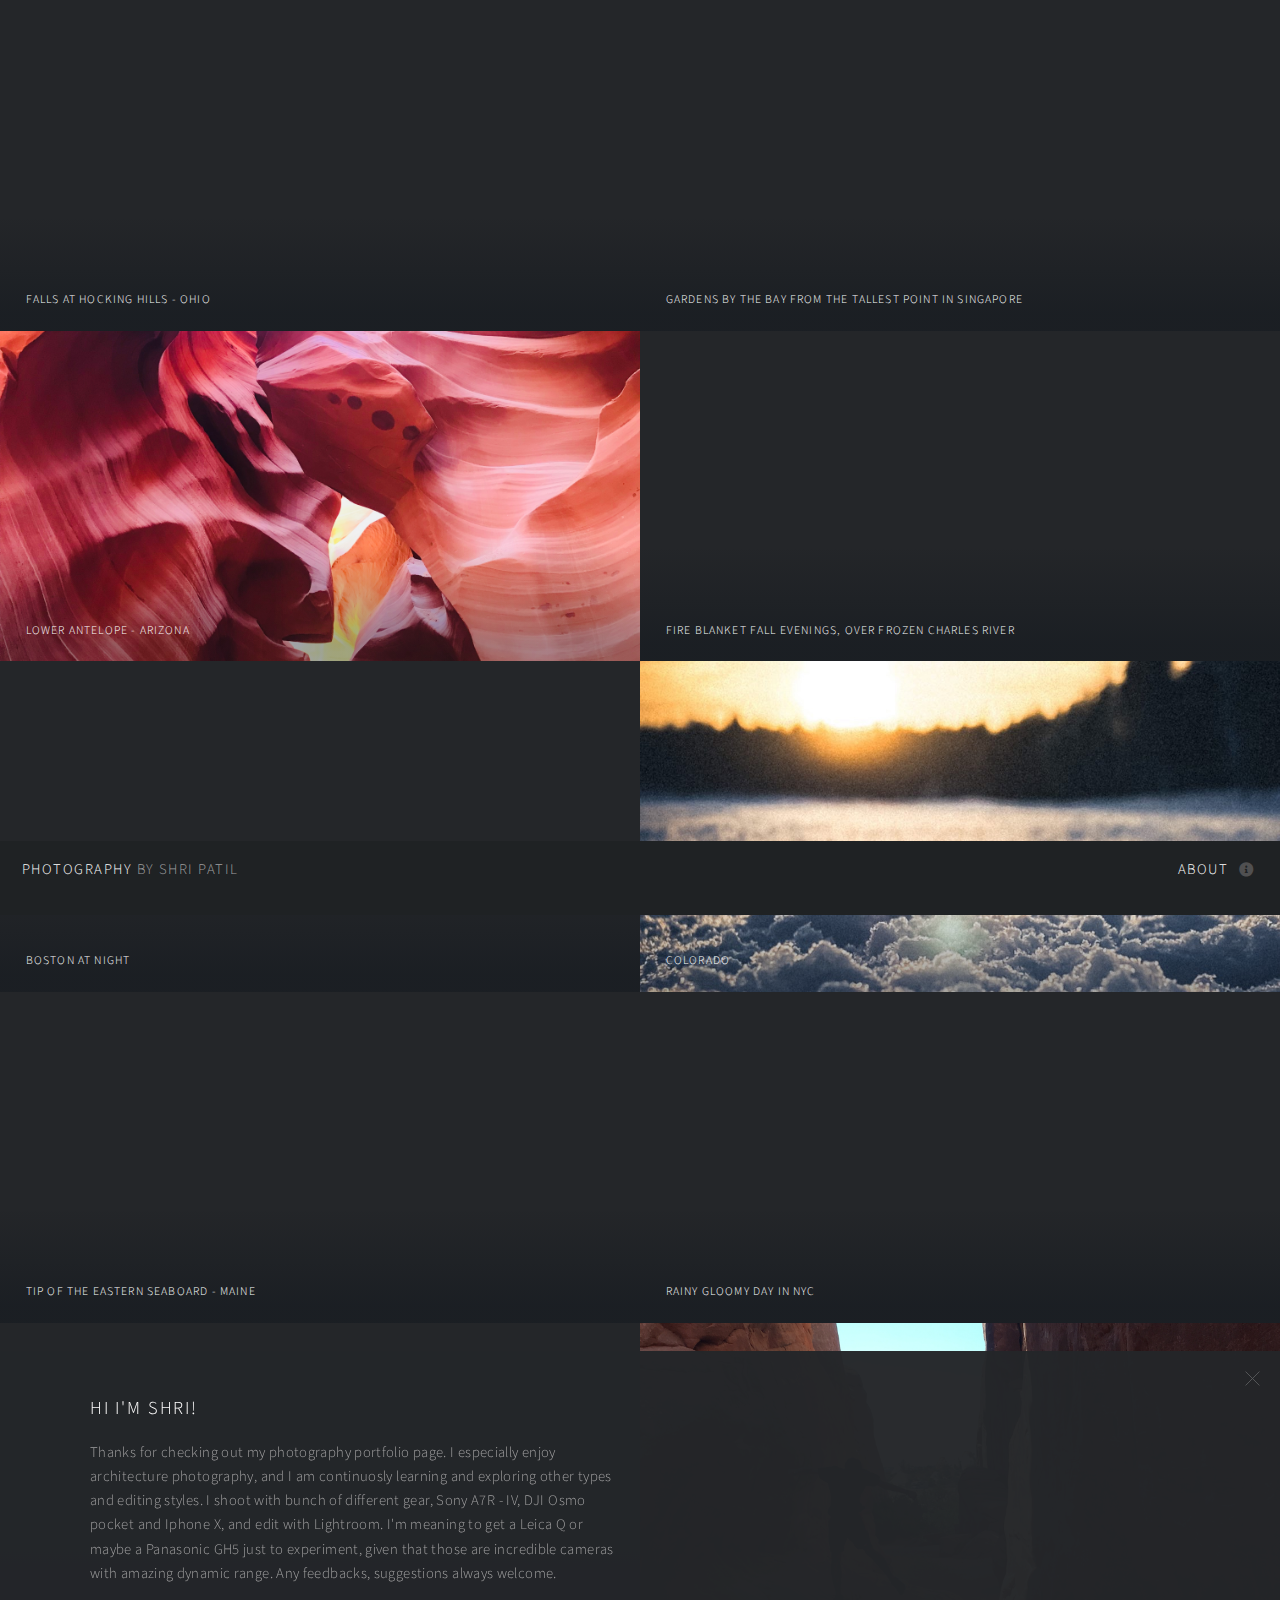
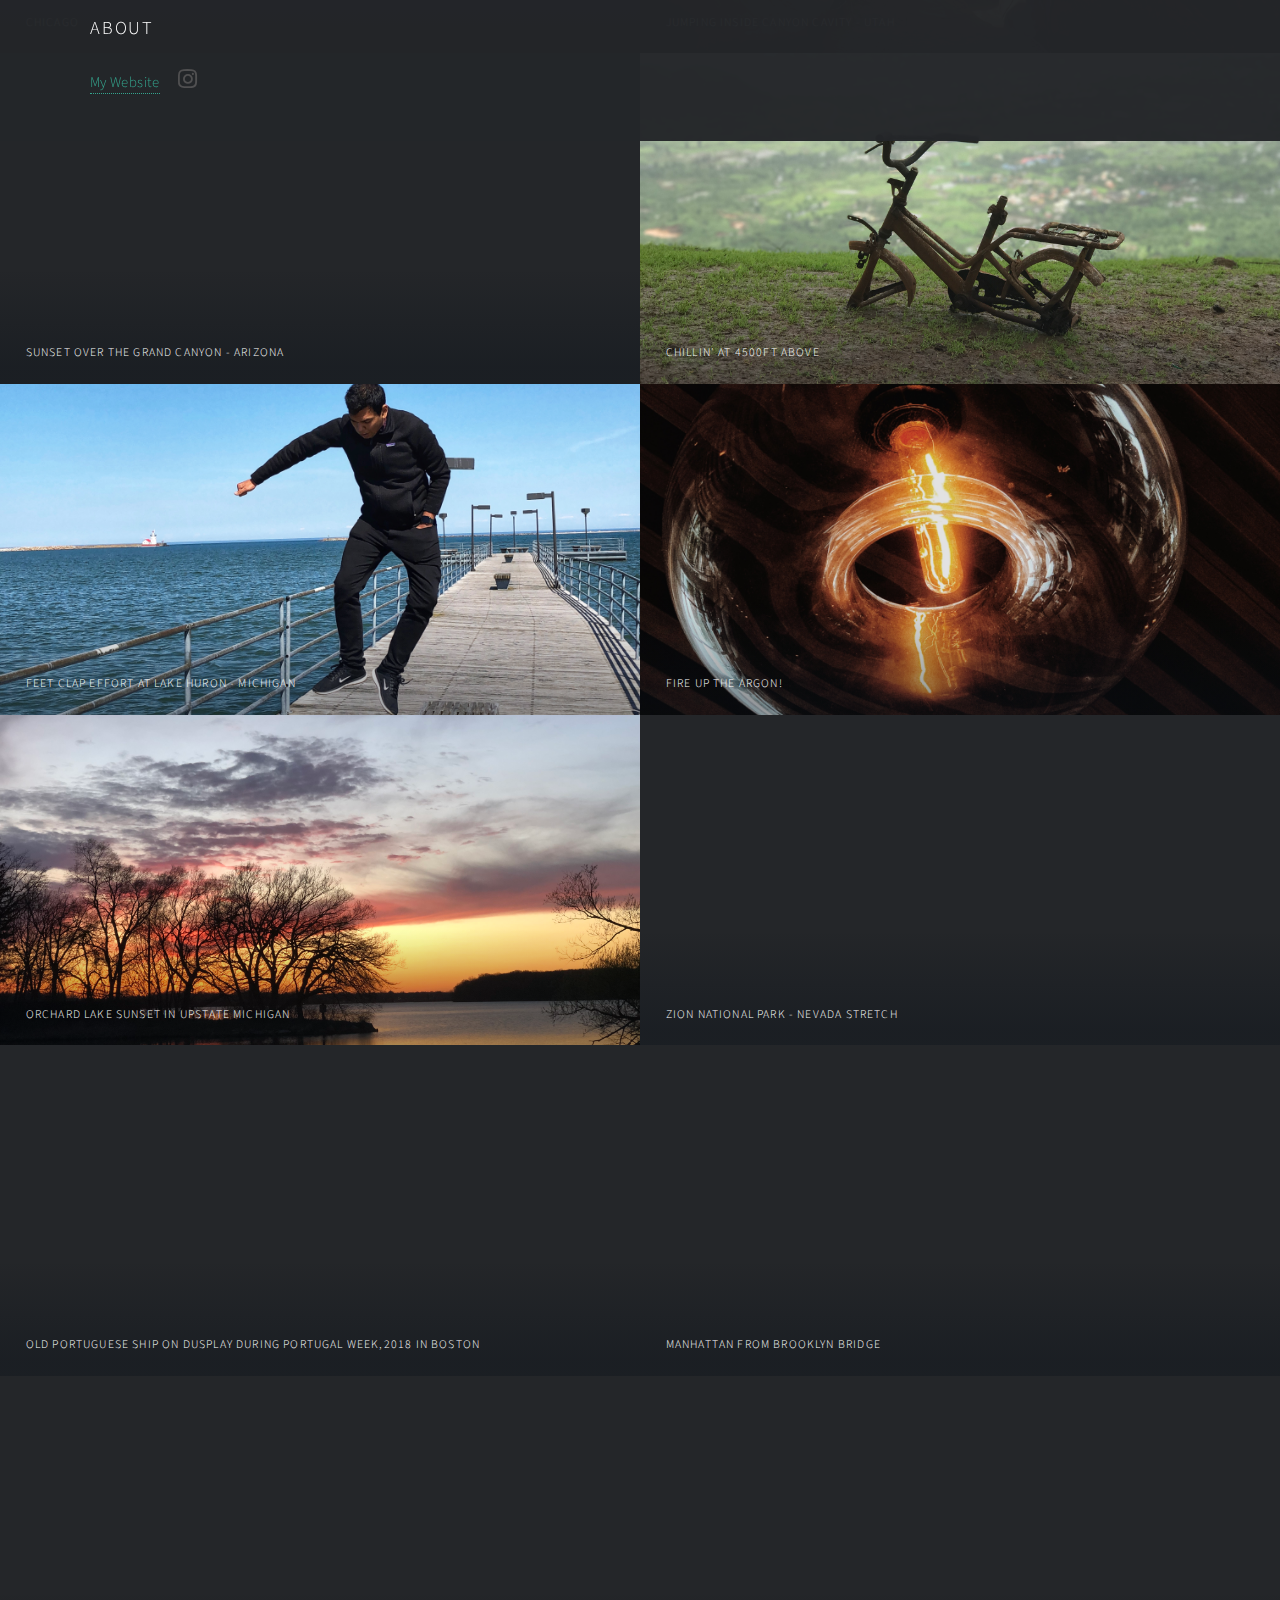
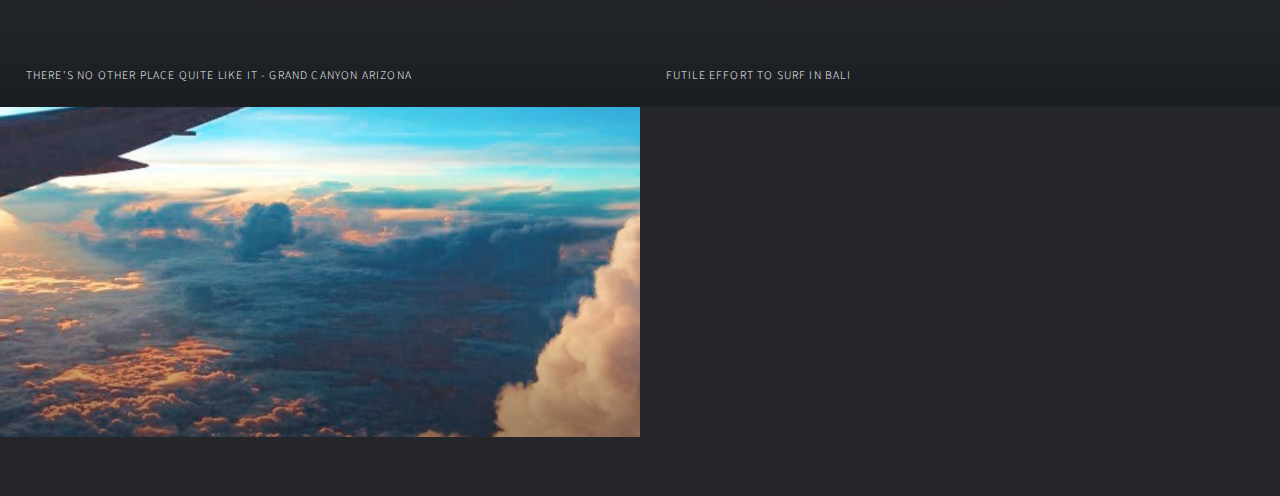
==== photography.html @ 2ba3f1b1 "jan28" ====
<!DOCTYPE HTML>
<html>
	<head>
		<title>Shri Patil - Photography</title>
		<meta charset="utf-8" />
		<meta name="viewport" content="width=device-width, initial-scale=1, user-scalable=no" />
		<link rel="stylesheet" href="./resources/assets/css/main.css" />
		<noscript><link rel="stylesheet" href="./resources/assets/css/noscript.css" /></noscript>
	</head>
	<body class="is-preload">

		<!-- Wrapper -->
			<div id="wrapper">

				<!-- Header -->
					<header id="header">
						<h1><a href="#"><strong>Photography</strong> by Shri Patil</a></h1>
						<nav>
							<ul>
								<li><a href="#footer" class="icon solid fa-info-circle">About</a></li>
							</ul>
						</nav>
					</header>

				<!-- Main -->
					<div id="main">

						<article class="thumb">
							<a href="resources/images/fulls/16.jpg" class="image"><img src="resources/images/thumbs/16.jpg" alt="" /></a>
							<h2>Falls at Hocking Hills - Ohio</h2>
							<p></p>
						</article>
						<article class="thumb">
							<a href="resources/images/fulls/12.jpg" class="image"><img src="resources/images/thumbs/12.jpg" alt="" /></a>
							<h2>Gardens by the bay from the tallest point in Singapore</h2>
							<p></p>
						</article>
						<article class="thumb">
							<a href="resources/images/fulls/31.jpg" class="image"><img src="resources/images/thumbs/31.jpg" alt="" /></a>
							<h2>Lower Antelope - Arizona</h2>
							<p></p>
						</article>
						<article class="thumb">
							<a href="resources/images/fulls/36.jpg" class="image"><img src="resources/images/thumbs/36.jpg" alt="" /></a>
							<h2>Fire Blanket Fall evenings, over Frozen Charles River</h2>
							<p></p>
						</article>
						<article class="thumb">
							<a href="resources/images/fulls/37.jpg" class="image"><img src="resources/images/thumbs/37.jpg" alt="" /></a>
							<h2>Boston at Night</h2>
							<p></p>
						</article>
						<article class="thumb">
							<a href="resources/images/fulls/38.jpg" class="image"><img src="resources/images/thumbs/38.jpg" alt="" /></a>
							<h2>Colorado</h2>
							<p></p>
						</article>
						<article class="thumb">
							<a href="resources/images/fulls/30.jpg" class="image"><img src="resources/images/thumbs/30.jpg" alt="" /></a>
							<h2>Tip of the Eastern seaboard - Maine</h2>
							<p></p>
						</article>
						<article class="thumb">
							<a href="resources/images/fulls/18.jpg" class="image"><img src="resources/images/thumbs/18.jpg" alt="" /></a>
							<h2>Rainy Gloomy day in NYC</h2>
							<p></p>
						</article>
						<article class="thumb">
							<a href="resources/images/fulls/32.jpg" class="image"><img src="resources/images/thumbs/32.jpg" alt="" /></a>
							<h2>Chicago</h2>
							<p></p>
						</article>
						<article class="thumb">
							<a href="resources/images/fulls/08.jpg" class="image"><img src="resources/images/thumbs/08.jpg" alt="" /></a>
							<h2>Jumping inside Canyon Cavity - Utah</h2>
							<p></p>
						</article>
						<article class="thumb">
							<a href="resources/images/fulls/11.jpg" class="image"><img src="resources/images/thumbs/11.jpg" alt="" /></a>
							<h2>Sunset over the Grand Canyon - Arizona</h2>
							<p></p>
						</article>
						
						<article class="thumb">
							<a href="resources/images/fulls/17.jpg" class="image"><img src="resources/images/thumbs/17.jpg" alt="" /></a>
							<h2>Chillin' at 4500ft above</h2>
							<p></p>
						</article>
						<article class="thumb">
							<a href="resources/images/fulls/15.jpg" class="image"><img src="resources/images/thumbs/15.jpg" alt="" /></a>
							<h2>Feet Clap effort at Lake Huron - Michigan</h2>
							<p></p>
						</article>
						
						<article class="thumb">
							<a href="resources/images/fulls/22.jpg" class="image"><img src="resources/images/thumbs/22.jpg" alt="" /></a>
							<h2>Fire up the Argon!</h2>
							<p></p>
						</article>
						<article class="thumb">
							<a href="resources/images/fulls/29.jpg" class="image"><img src="resources/images/thumbs/29.jpg" alt="" /></a>
							<h2>Orchard lake sunset in upstate Michigan</h2>
							<p></p>
						</article>
						<article class="thumb">
							<a href="resources/images/fulls/33.jpg" class="image"><img src="resources/images/thumbs/33.jpg" alt="" /></a>
							<h2>Zion National Park - Nevada stretch</h2>
							<p></p>
						</article>
						<article class="thumb">
							<a href="resources/images/fulls/05.jpg" class="image"><img src="resources/images/thumbs/05.jpg" alt="" /></a>
							<h2>Old Portuguese ship on dusplay during Portugal week,2018 in Boston</h2>
							<p></p>
						</article>
						<article class="thumb">
							<a href="resources/images/fulls/01.jpg" class="image"><img src="resources/images/thumbs/01.jpg" alt="" /></a>
							<h2>Manhattan from Brooklyn Bridge</h2>
							<p></p>
						</article>
						<article class="thumb">
							<a href="resources/images/fulls/34.jpg" class="image"><img src="resources/images/thumbs/34.jpg" alt="" /></a>
							<h2>There's no other place quite like it - Grand Canyon Arizona</h2>
							<p></p>
						</article>
						<article class="thumb">
							<a href="resources/images/fulls/35.jpg" class="image"><img src="resources/images/thumbs/35.jpg" alt="" /></a>
							<h2>Futile effort to surf in Bali</h2>
							<p></p>
						</article>
						
						<article class="thumb">
							<a href="resources/images/fulls/39.jpg" class="image"><img src="resources/images/thumbs/39.jpg" alt="" /></a>
							<h2></h2>
							<p></p>
						</article>
						
						


					</div>

				<!-- Footer -->
					<footer id="footer" class="panel">
						<div class="inner split">
							<div>
								<section>
									<h2>Hi I'm Shri!</h2>
									<p>Thanks for checking out my photography portfolio page. I especially enjoy architecture photography, and I am continuosly learning and exploring other types and editing styles. I shoot with bunch of different gear, Sony A7R - IV, DJI Osmo pocket and Iphone X, and edit with Lightroom. I'm meaning to get a Leica Q or maybe a Panasonic GH5 just to experiment, given that those are incredible cameras with amazing dynamic range. Any feedbacks, suggestions always welcome.</p>
								</section>
								<section>
									<h2>About</h2>
									<ul class="icons">
										<li><a href="https://shrikumarpatil.com"><span class="label">My Website</span></a></li>
										<li><a href="https://www.instagram.com/shrikumarpatil/" class="icon brands fa-instagram"><span class="label">Instagram</span></a></li>
									</ul>
								</section>
								<!-- <p class="copyright">
									&copy; Unttled. Design:
								</p> -->
							</div>
							<div>
								<!-- <section>
									<h2>Get in touch</h2>
									<form method="post" action="#">
										<div class="fields">
											<div class="field half">
												<input type="text" name="name" id="name" placeholder="Name" />
											</div>
											<div class="field half">
												<input type="text" name="email" id="email" placeholder="Email" />
											</div>
											<div class="field">
												<textarea name="message" id="message" rows="4" placeholder="Message"></textarea>
											</div>
										</div>
										<ul class="actions">
											<li><input type="submit" value="Send" class="primary" /></li>
											<li><input type="reset" value="Reset" /></li>
										</ul>
									</form>
								</section> -->
							</div>
						</div>
					</footer>

			</div>

		<!-- Scripts -->
			<script src="resources/assets/js/jquery.min.js"></script>
			<script src="resources/assets/js/jquery.poptrox.min.js"></script>
			<script src="resources/assets/js/browser.min.js"></script>
			<script src="resources/assets/js/breakpoints.min.js"></script>
			<script src="resources/assets/js/util.js"></script>
			<script src="resources/assets/js/main.js"></script>

	</body>
</html>
---- resources/assets/css/main.css ----
@import url(fontawesome-all.min.css);
@import url("https://fonts.googleapis.com/css?family=Source+Sans+Pro:300,300italic,400,400italic");

/*
	Multiverse by HTML5 UP
	html5up.net | @ajlkn
	Free for personal and commercial use under the CCA 3.0 license (html5up.net/license)
*/

@-moz-keyframes spinner {
	0% {
		-moz-transform: rotate(0deg);
		-webkit-transform: rotate(0deg);
		-ms-transform: rotate(0deg);
		transform: rotate(0deg);
	}

	100% {
		-moz-transform: rotate(359deg);
		-webkit-transform: rotate(359deg);
		-ms-transform: rotate(359deg);
		transform: rotate(359deg);
	}
}

@-webkit-keyframes spinner {
	0% {
		-moz-transform: rotate(0deg);
		-webkit-transform: rotate(0deg);
		-ms-transform: rotate(0deg);
		transform: rotate(0deg);
	}

	100% {
		-moz-transform: rotate(359deg);
		-webkit-transform: rotate(359deg);
		-ms-transform: rotate(359deg);
		transform: rotate(359deg);
	}
}

@-ms-keyframes spinner {
	0% {
		-moz-transform: rotate(0deg);
		-webkit-transform: rotate(0deg);
		-ms-transform: rotate(0deg);
		transform: rotate(0deg);
	}

	100% {
		-moz-transform: rotate(359deg);
		-webkit-transform: rotate(359deg);
		-ms-transform: rotate(359deg);
		transform: rotate(359deg);
	}
}

@keyframes spinner {
	0% {
		-moz-transform: rotate(0deg);
		-webkit-transform: rotate(0deg);
		-ms-transform: rotate(0deg);
		transform: rotate(0deg);
	}

	100% {
		-moz-transform: rotate(359deg);
		-webkit-transform: rotate(359deg);
		-ms-transform: rotate(359deg);
		transform: rotate(359deg);
	}
}

html, body, div, span, applet, object,
iframe, h1, h2, h3, h4, h5, h6, p, blockquote,
pre, a, abbr, acronym, address, big, cite,
code, del, dfn, em, img, ins, kbd, q, s, samp,
small, strike, strong, sub, sup, tt, var, b,
u, i, center, dl, dt, dd, ol, ul, li, fieldset,
form, label, legend, table, caption, tbody,
tfoot, thead, tr, th, td, article, aside,
canvas, details, embed, figure, figcaption,
footer, header, hgroup, menu, nav, output, ruby,
section, summary, time, mark, audio, video {
	margin: 0;
	padding: 0;
	border: 0;
	font-size: 100%;
	font: inherit;
	vertical-align: baseline;}

article, aside, details, figcaption, figure,
footer, header, hgroup, menu, nav, section {
	display: block;}

body {
	line-height: 1;
}

ol, ul {
	list-style: none;
}

blockquote, q {
	quotes: none;
}

	blockquote:before, blockquote:after, q:before, q:after {
		content: '';
		content: none;
	}

table {
	border-collapse: collapse;
	border-spacing: 0;
}

body {
	-webkit-text-size-adjust: none;
}

mark {
	background-color: transparent;
	color: inherit;
}

input::-moz-focus-inner {
	border: 0;
	padding: 0;
}

input, select, textarea {
	-moz-appearance: none;
	-webkit-appearance: none;
	-ms-appearance: none;
	appearance: none;
}

/* Basic */

	@-ms-viewport {
		width: device-width;
	}

	body {
		-ms-overflow-style: scrollbar;
	}

	@media screen and (max-width: 480px) {

		html, body {
			min-width: 320px;
		}

	}

	html {
		box-sizing: border-box;
	}

	*, *:before, *:after {
		box-sizing: inherit;
	}

	body {
		background: #242629;
	}

		body.is-preload *, body.is-preload *:before, body.is-preload *:after {
			-moz-animation: none !important;
			-webkit-animation: none !important;
			-ms-animation: none !important;
			animation: none !important;
			-moz-transition: none !important;
			-webkit-transition: none !important;
			-ms-transition: none !important;
			transition: none !important;
		}

		body.is-resizing *, body.is-resizing *:before, body.is-resizing *:after {
			-moz-animation: none !important;
			-webkit-animation: none !important;
			-ms-animation: none !important;
			animation: none !important;
			-moz-transition: none !important;
			-webkit-transition: none !important;
			-ms-transition: none !important;
			transition: none !important;
		}

/* Type */

	body, input, select, textarea {
		color: #a0a0a1;
		font-family: "Source Sans Pro", Helvetica, sans-serif;
		font-size: 15pt;
		font-weight: 300;
		letter-spacing: 0.025em;
		line-height: 1.65;
	}

		@media screen and (max-width: 1680px) {

			body, input, select, textarea {
				font-size: 11pt;
			}

		}

	a {
		-moz-transition: color 0.2s ease-in-out, border-bottom-color 0.2s ease-in-out;
		-webkit-transition: color 0.2s ease-in-out, border-bottom-color 0.2s ease-in-out;
		-ms-transition: color 0.2s ease-in-out, border-bottom-color 0.2s ease-in-out;
		transition: color 0.2s ease-in-out, border-bottom-color 0.2s ease-in-out;
		border-bottom: dotted 1px;
		color: #34a58e;
		text-decoration: none;
	}

		a:hover {
			border-bottom-color: transparent;
			color: #34a58e !important;
		}

	strong, b {
		color: #ffffff;
		font-weight: 300;
	}

	em, i {
		font-style: italic;
	}

	p {
		margin: 0 0 2em 0;
	}

	h1, h2, h3, h4, h5, h6 {
		color: #ffffff;
		font-weight: 300;
		letter-spacing: 0.1em;
		line-height: 1.5;
		margin: 0 0 1em 0;
		text-transform: uppercase;
	}

		h1 a, h2 a, h3 a, h4 a, h5 a, h6 a {
			color: inherit;
			text-decoration: none;
		}

	h1 {
		font-size: 2em;
	}

	h2 {
		font-size: 1.25em;
	}

	h3 {
		font-size: 1.1em;
	}

	h4 {
		font-size: 1em;
	}

	h5 {
		font-size: 0.9em;
	}

	h6 {
		font-size: 0.7em;
	}

	@media screen and (max-width: 736px) {

		h2 {
			font-size: 1em;
		}

		h3 {
			font-size: 0.9em;
		}

		h4 {
			font-size: 0.8em;
		}

		h5 {
			font-size: 0.7em;
		}

		h6 {
			font-size: 0.7em;
		}

	}

	sub {
		font-size: 0.8em;
		position: relative;
		top: 0.5em;
	}

	sup {
		font-size: 0.8em;
		position: relative;
		top: -0.5em;
	}

	blockquote {
		border-left: 4px #36383c;
		font-style: italic;
		margin: 0 0 2em 0;
		padding: 0.5em 0 0.5em 2em;
	}

	code {
		background: #34363b;
		border: solid 1px #36383c;
		font-family: "Courier New", monospace;
		font-size: 0.9em;
		margin: 0 0.25em;
		padding: 0.25em 0.65em;
	}

	pre {
		-webkit-overflow-scrolling: touch;
		font-family: "Courier New", monospace;
		font-size: 0.9em;
		margin: 0 0 2em 0;
	}

		pre code {
			display: block;
			line-height: 1.75;
			padding: 1em 1.5em;
			overflow-x: auto;
		}

	hr {
		border: 0;
		border-bottom: solid 1px #36383c;
		margin: 2em 0;
	}

		hr.major {
			margin: 3em 0;
		}

	.align-left {
		text-align: left;
	}

	.align-center {
		text-align: center;
	}

	.align-right {
		text-align: right;
	}

/* Button */

	input[type="submit"],
	input[type="reset"],
	input[type="button"],
	button,
	.button {
		-moz-appearance: none;
		-webkit-appearance: none;
		-ms-appearance: none;
		appearance: none;
		-moz-transition: background-color 0.2s ease-in-out, box-shadow 0.2s ease-in-out, color 0.2s ease-in-out;
		-webkit-transition: background-color 0.2s ease-in-out, box-shadow 0.2s ease-in-out, color 0.2s ease-in-out;
		-ms-transition: background-color 0.2s ease-in-out, box-shadow 0.2s ease-in-out, color 0.2s ease-in-out;
		transition: background-color 0.2s ease-in-out, box-shadow 0.2s ease-in-out, color 0.2s ease-in-out;
		background-color: transparent;
		border: 0;
		border-radius: 0;
		box-shadow: inset 0 0 0 2px #36383c;
		color: #ffffff !important;
		cursor: pointer;
		display: inline-block;
		font-size: 0.9em;
		font-weight: 300;
		height: 3.05556em;
		letter-spacing: 0.1em;
		line-height: 3.05556em;
		padding: 0 2.5em;
		text-align: center;
		text-decoration: none;
		text-transform: uppercase;
		white-space: nowrap;
	}

		input[type="submit"]:hover,
		input[type="reset"]:hover,
		input[type="button"]:hover,
		button:hover,
		.button:hover {
			box-shadow: inset 0 0 0 2px #34a58e;
			color: #34a58e !important;
		}

			input[type="submit"]:hover:active,
			input[type="reset"]:hover:active,
			input[type="button"]:hover:active,
			button:hover:active,
			.button:hover:active {
				background-color: rgba(52, 165, 142, 0.15);
				color: #34a58e !important;
			}

		input[type="submit"].icon,
		input[type="reset"].icon,
		input[type="button"].icon,
		button.icon,
		.button.icon {
			padding-left: 1.35em;
		}

			input[type="submit"].icon:before,
			input[type="reset"].icon:before,
			input[type="button"].icon:before,
			button.icon:before,
			.button.icon:before {
				margin-right: 0.5em;
			}

		input[type="submit"].fit,
		input[type="reset"].fit,
		input[type="button"].fit,
		button.fit,
		.button.fit {
			width: 100%;
		}

		input[type="submit"].small,
		input[type="reset"].small,
		input[type="button"].small,
		button.small,
		.button.small {
			font-size: 0.8em;
		}

		input[type="submit"].large,
		input[type="reset"].large,
		input[type="button"].large,
		button.large,
		.button.large {
			font-size: 1.35em;
		}

		input[type="submit"].primary,
		input[type="reset"].primary,
		input[type="button"].primary,
		button.primary,
		.button.primary {
			background-color: #34a58e;
			box-shadow: none;
		}

			input[type="submit"].primary:hover,
			input[type="reset"].primary:hover,
			input[type="button"].primary:hover,
			button.primary:hover,
			.button.primary:hover {
				background-color: #47c5ab;
				color: #ffffff !important;
			}

				input[type="submit"].primary:hover:active,
				input[type="reset"].primary:hover:active,
				input[type="button"].primary:hover:active,
				button.primary:hover:active,
				.button.primary:hover:active {
					background-color: #287e6d;
				}

		input[type="submit"].disabled, input[type="submit"]:disabled,
		input[type="reset"].disabled,
		input[type="reset"]:disabled,
		input[type="button"].disabled,
		input[type="button"]:disabled,
		button.disabled,
		button:disabled,
		.button.disabled,
		.button:disabled {
			pointer-events: none;
			opacity: 0.35;
		}

/* Form */

	form {
		margin: 0 0 2em 0;
	}

		form > :last-child {
			margin-bottom: 0;
		}

		form > .fields {
			display: -moz-flex;
			display: -webkit-flex;
			display: -ms-flex;
			display: flex;
			-moz-flex-wrap: wrap;
			-webkit-flex-wrap: wrap;
			-ms-flex-wrap: wrap;
			flex-wrap: wrap;
			width: calc(100% + 3em);
			margin: -1.5em 0 2em -1.5em;
		}

			form > .fields > .field {
				-moz-flex-grow: 0;
				-webkit-flex-grow: 0;
				-ms-flex-grow: 0;
				flex-grow: 0;
				-moz-flex-shrink: 0;
				-webkit-flex-shrink: 0;
				-ms-flex-shrink: 0;
				flex-shrink: 0;
				padding: 1.5em 0 0 1.5em;
				width: calc(100% - 1.5em);
			}

				form > .fields > .field.half {
					width: calc(50% - 0.75em);
				}

				form > .fields > .field.third {
					width: calc(100%/3 - 0.5em);
				}

				form > .fields > .field.quarter {
					width: calc(25% - 0.375em);
				}

		@media screen and (max-width: 736px) {

			form > .fields {
				width: calc(100% + 3em);
				margin: -1.5em 0 2em -1.5em;
			}

				form > .fields > .field {
					padding: 1.5em 0 0 1.5em;
					width: calc(100% - 1.5em);
				}

					form > .fields > .field.half {
						width: calc(100% - 1.5em);
					}

					form > .fields > .field.third {
						width: calc(100% - 1.5em);
					}

					form > .fields > .field.quarter {
						width: calc(100% - 1.5em);
					}

		}

	label {
		color: #ffffff;
		display: block;
		font-size: 0.9em;
		font-weight: 300;
		margin: 0 0 1em 0;
	}

	input[type="text"],
	input[type="password"],
	input[type="email"],
	input[type="tel"],
	input[type="search"],
	input[type="url"],
	select,
	textarea {
		-moz-appearance: none;
		-webkit-appearance: none;
		-ms-appearance: none;
		appearance: none;
		background: #34363b;
		border: 0;
		border-radius: 0;
		color: #a0a0a1;
		display: block;
		outline: 0;
		padding: 0 1em;
		text-decoration: none;
		width: 100%;
	}

		input[type="text"]:invalid,
		input[type="password"]:invalid,
		input[type="email"]:invalid,
		input[type="tel"]:invalid,
		input[type="search"]:invalid,
		input[type="url"]:invalid,
		select:invalid,
		textarea:invalid {
			box-shadow: none;
		}

		input[type="text"]:focus,
		input[type="password"]:focus,
		input[type="email"]:focus,
		input[type="tel"]:focus,
		input[type="search"]:focus,
		input[type="url"]:focus,
		select:focus,
		textarea:focus {
			box-shadow: inset 0 0 0 2px #34a58e;
		}

	select {
		background-image: url("data:image/svg+xml;charset=utf8,%3Csvg xmlns='http://www.w3.org/2000/svg' width='40' height='40' preserveAspectRatio='none' viewBox='0 0 40 40'%3E%3Cpath d='M9.4,12.3l10.4,10.4l10.4-10.4c0.2-0.2,0.5-0.4,0.9-0.4c0.3,0,0.6,0.1,0.9,0.4l3.3,3.3c0.2,0.2,0.4,0.5,0.4,0.9 c0,0.4-0.1,0.6-0.4,0.9L20.7,31.9c-0.2,0.2-0.5,0.4-0.9,0.4c-0.3,0-0.6-0.1-0.9-0.4L4.3,17.3c-0.2-0.2-0.4-0.5-0.4-0.9 c0-0.4,0.1-0.6,0.4-0.9l3.3-3.3c0.2-0.2,0.5-0.4,0.9-0.4S9.1,12.1,9.4,12.3z' fill='%2336383c' /%3E%3C/svg%3E");
		background-size: 1.25rem;
		background-repeat: no-repeat;
		background-position: calc(100% - 1rem) center;
		height: 2.75em;
		padding-right: 2.75em;
		text-overflow: ellipsis;
	}

		select option {
			color: #ffffff;
			background: #242629;
		}

		select:focus::-ms-value {
			background-color: transparent;
		}

		select::-ms-expand {
			display: none;
		}

	input[type="text"],
	input[type="password"],
	input[type="email"],
	input[type="tel"],
	input[type="search"],
	input[type="url"],
	select {
		height: 2.75em;
	}

	textarea {
		padding: 0.75em 1em;
	}

	input[type="checkbox"],
	input[type="radio"] {
		-moz-appearance: none;
		-webkit-appearance: none;
		-ms-appearance: none;
		appearance: none;
		display: block;
		float: left;
		margin-right: -2em;
		opacity: 0;
		width: 1em;
		z-index: -1;
	}

		input[type="checkbox"] + label,
		input[type="radio"] + label {
			text-decoration: none;
			color: #a0a0a1;
			cursor: pointer;
			display: inline-block;
			font-size: 1em;
			font-weight: 300;
			padding-left: 2.4em;
			padding-right: 0.75em;
			position: relative;
		}

			input[type="checkbox"] + label:before,
			input[type="radio"] + label:before {
				-moz-osx-font-smoothing: grayscale;
				-webkit-font-smoothing: antialiased;
				display: inline-block;
				font-style: normal;
				font-variant: normal;
				text-rendering: auto;
				line-height: 1;
				text-transform: none !important;
				font-family: 'Font Awesome 5 Free';
				font-weight: 900;
			}

			input[type="checkbox"] + label:before,
			input[type="radio"] + label:before {
				background: #34363b;
				content: '';
				display: inline-block;
				font-size: 0.8em;
				height: 2.0625em;
				left: 0;
				line-height: 2.0625em;
				position: absolute;
				text-align: center;
				top: 0;
				width: 2.0625em;
			}

		input[type="checkbox"]:checked + label:before,
		input[type="radio"]:checked + label:before {
			background: #34a58e;
			border-color: #34a58e;
			color: #ffffff;
			content: '\f00c';
		}

		input[type="checkbox"]:focus + label:before,
		input[type="radio"]:focus + label:before {
			box-shadow: 0 0 0 2px #34a58e;
		}

	input[type="radio"] + label:before {
		border-radius: 100%;
	}

	::-webkit-input-placeholder {
		color: #707071 !important;
		opacity: 1.0;
	}

	:-moz-placeholder {
		color: #707071 !important;
		opacity: 1.0;
	}

	::-moz-placeholder {
		color: #707071 !important;
		opacity: 1.0;
	}

	:-ms-input-placeholder {
		color: #707071 !important;
		opacity: 1.0;
	}

/* Icon */

	.icon {
		text-decoration: none;
		border-bottom: none;
		position: relative;
	}

		.icon:before {
			-moz-osx-font-smoothing: grayscale;
			-webkit-font-smoothing: antialiased;
			display: inline-block;
			font-style: normal;
			font-variant: normal;
			text-rendering: auto;
			line-height: 1;
			text-transform: none !important;
			font-family: 'Font Awesome 5 Free';
			font-weight: 400;
		}

		.icon > .label {
			display: none;
		}

		.icon:before {
			line-height: inherit;
		}

		.icon.solid:before {
			font-weight: 900;
		}

		.icon.brands:before {
			font-family: 'Font Awesome 5 Brands';
		}

/* List */

	ol {
		list-style: decimal;
		margin: 0 0 2em 0;
		padding-left: 1.25em;
	}

		ol li {
			padding-left: 0.25em;
		}

	ul {
		list-style: disc;
		margin: 0 0 2em 0;
		padding-left: 1em;
	}

		ul li {
			padding-left: 0.5em;
		}

		ul.alt {
			list-style: none;
			padding-left: 0;
		}

			ul.alt li {
				border-top: solid 1px #36383c;
				padding: 0.5em 0;
			}

				ul.alt li:first-child {
					border-top: 0;
					padding-top: 0;
				}

	dl {
		margin: 0 0 2em 0;
	}

		dl dt {
			display: block;
			font-weight: 300;
			margin: 0 0 1em 0;
		}

		dl dd {
			margin-left: 2em;
		}

/* Actions */

	ul.actions {
		display: -moz-flex;
		display: -webkit-flex;
		display: -ms-flex;
		display: flex;
		cursor: default;
		list-style: none;
		margin-left: -1em;
		padding-left: 0;
	}

		ul.actions li {
			padding: 0 0 0 1em;
			vertical-align: middle;
		}

		ul.actions.special {
			-moz-justify-content: center;
			-webkit-justify-content: center;
			-ms-justify-content: center;
			justify-content: center;
			width: 100%;
			margin-left: 0;
		}

			ul.actions.special li:first-child {
				padding-left: 0;
			}

		ul.actions.stacked {
			-moz-flex-direction: column;
			-webkit-flex-direction: column;
			-ms-flex-direction: column;
			flex-direction: column;
			margin-left: 0;
		}

			ul.actions.stacked li {
				padding: 1.3em 0 0 0;
			}

				ul.actions.stacked li:first-child {
					padding-top: 0;
				}

		ul.actions.fit {
			width: calc(100% + 1em);
		}

			ul.actions.fit li {
				-moz-flex-grow: 1;
				-webkit-flex-grow: 1;
				-ms-flex-grow: 1;
				flex-grow: 1;
				-moz-flex-shrink: 1;
				-webkit-flex-shrink: 1;
				-ms-flex-shrink: 1;
				flex-shrink: 1;
				width: 100%;
			}

				ul.actions.fit li > * {
					width: 100%;
				}

			ul.actions.fit.stacked {
				width: 100%;
			}

		@media screen and (max-width: 480px) {

			ul.actions:not(.fixed) {
				-moz-flex-direction: column;
				-webkit-flex-direction: column;
				-ms-flex-direction: column;
				flex-direction: column;
				margin-left: 0;
				width: 100% !important;
			}

				ul.actions:not(.fixed) li {
					-moz-flex-grow: 1;
					-webkit-flex-grow: 1;
					-ms-flex-grow: 1;
					flex-grow: 1;
					-moz-flex-shrink: 1;
					-webkit-flex-shrink: 1;
					-ms-flex-shrink: 1;
					flex-shrink: 1;
					padding: 1em 0 0 0;
					text-align: center;
					width: 100%;
				}

					ul.actions:not(.fixed) li > * {
						width: 100%;
					}

					ul.actions:not(.fixed) li:first-child {
						padding-top: 0;
					}

					ul.actions:not(.fixed) li input[type="submit"],
					ul.actions:not(.fixed) li input[type="reset"],
					ul.actions:not(.fixed) li input[type="button"],
					ul.actions:not(.fixed) li button,
					ul.actions:not(.fixed) li .button {
						width: 100%;
					}

						ul.actions:not(.fixed) li input[type="submit"].icon:before,
						ul.actions:not(.fixed) li input[type="reset"].icon:before,
						ul.actions:not(.fixed) li input[type="button"].icon:before,
						ul.actions:not(.fixed) li button.icon:before,
						ul.actions:not(.fixed) li .button.icon:before {
							margin-left: -0.5rem;
						}

		}

/* Icons */

	ul.icons {
		cursor: default;
		list-style: none;
		padding-left: 0;
	}

		ul.icons li {
			display: inline-block;
			padding: 0 1em 0 0;
		}

			ul.icons li:last-child {
				padding-right: 0;
			}

			ul.icons li .icon {
				color: #505051;
			}

				ul.icons li .icon:before {
					font-size: 1.5em;
				}

/* Table */

	.table-wrapper {
		-webkit-overflow-scrolling: touch;
		overflow-x: auto;
	}

	table {
		margin: 0 0 2em 0;
		width: 100%;
	}

		table tbody tr {
			border: solid 1px #36383c;
			border-left: 0;
			border-right: 0;
		}

			table tbody tr:nth-child(2n + 1) {
				background-color: #34363b;
			}

		table td {
			padding: 0.75em 0.75em;
		}

		table th {
			color: #ffffff;
			font-size: 0.9em;
			font-weight: 300;
			padding: 0 0.75em 0.75em 0.75em;
			text-align: left;
		}

		table thead {
			border-bottom: solid 2px #36383c;
		}

		table tfoot {
			border-top: solid 2px #36383c;
		}

		table.alt {
			border-collapse: separate;
		}

			table.alt tbody tr td {
				border: solid 1px #36383c;
				border-left-width: 0;
				border-top-width: 0;
			}

				table.alt tbody tr td:first-child {
					border-left-width: 1px;
				}

			table.alt tbody tr:first-child td {
				border-top-width: 1px;
			}

			table.alt thead {
				border-bottom: 0;
			}

			table.alt tfoot {
				border-top: 0;
			}

/* Panel */

	.panel {
		padding: 4em 4em 2em 4em ;
		-moz-transform: translateY(100vh);
		-webkit-transform: translateY(100vh);
		-ms-transform: translateY(100vh);
		transform: translateY(100vh);
		-moz-transition: -moz-transform 0.5s ease;
		-webkit-transition: -webkit-transform 0.5s ease;
		-ms-transition: -ms-transform 0.5s ease;
		transition: transform 0.5s ease;
		-webkit-overflow-scrolling: touch;
		background: rgba(36, 38, 41, 0.975);
		bottom: 4em;
		left: 0;
		max-height: calc(80vh - 4em);
		overflow-y: auto;
		position: fixed;
		width: 100%;
		z-index: 10001;
	}

		.panel.active {
			-moz-transform: translateY(1px);
			-webkit-transform: translateY(1px);
			-ms-transform: translateY(1px);
			transform: translateY(1px);
		}

		.panel > .inner {
			margin: 0 auto;
			max-width: 100%;
			width: 75em;
		}

			.panel > .inner.split {
				display: -moz-flex;
				display: -webkit-flex;
				display: -ms-flex;
				display: flex;
			}

				.panel > .inner.split > div {
					margin-left: 4em;
					width: 50%;
				}

				.panel > .inner.split > :first-child {
					margin-left: 0;
				}

		.panel > .closer {
			-moz-transition: opacity 0.2s ease-in-out;
			-webkit-transition: opacity 0.2s ease-in-out;
			-ms-transition: opacity 0.2s ease-in-out;
			transition: opacity 0.2s ease-in-out;
			background-image: url("images/close.svg");
			background-position: center;
			background-repeat: no-repeat;
			background-size: 3em;
			cursor: pointer;
			height: 5em;
			opacity: 0.25;
			position: absolute;
			right: 0;
			top: 0;
			width: 5em;
			z-index: 2;
		}

			.panel > .closer:hover {
				opacity: 1.0;
			}

		@media screen and (max-width: 1280px) {

			.panel {
				padding: 3em 3em 1em 3em ;
			}

				.panel > .inner.split > div {
					margin-left: 3em;
				}

				.panel > .closer {
					background-size: 2.5em;
					background-position: 75% 25%;
				}

		}

		@media screen and (max-width: 980px) {

			.panel > .inner.split {
				-moz-flex-direction: column;
				-webkit-flex-direction: column;
				-ms-flex-direction: column;
				flex-direction: column;
			}

				.panel > .inner.split > div {
					margin-left: 0;
					width: 100%;
				}

		}

		@media screen and (max-width: 736px) {

			.panel {
				-moz-transform: translateY(-100vh);
				-webkit-transform: translateY(-100vh);
				-ms-transform: translateY(-100vh);
				transform: translateY(-100vh);
				padding: 4em 2em 2em 2em ;
				bottom: auto;
				top: calc(4em - 1px);
			}

				.panel.active {
					-moz-transform: translateY(0);
					-webkit-transform: translateY(0);
					-ms-transform: translateY(0);
					transform: translateY(0);
				}

		}

/* Poptrox Popup */

	.poptrox-overlay {
		-webkit-tap-highlight-color: rgba(255, 255, 255, 0);
	}

	.poptrox-popup {
		background: rgba(31, 34, 36, 0.925);
		box-shadow: 0 1em 3em 0.5em rgba(0, 0, 0, 0.25);
		cursor: default;
	}

		.poptrox-popup:before {
			-moz-transition: opacity 0.2s ease-in-out;
			-webkit-transition: opacity 0.2s ease-in-out;
			-ms-transition: opacity 0.2s ease-in-out;
			transition: opacity 0.2s ease-in-out;
			background-image: -moz-linear-gradient(to left, rgba(31,34,36,0.35), rgba(31,34,36,0) 10em, rgba(31,34,36,0)), -moz-linear-gradient(to right, rgba(31,34,36,0.35), rgba(31,34,36,0) 10em, rgba(31,34,36,0));
			background-image: -webkit-linear-gradient(to left, rgba(31,34,36,0.35), rgba(31,34,36,0) 10em, rgba(31,34,36,0)), -webkit-linear-gradient(to right, rgba(31,34,36,0.35), rgba(31,34,36,0) 10em, rgba(31,34,36,0));
			background-image: -ms-linear-gradient(to left, rgba(31,34,36,0.35), rgba(31,34,36,0) 10em, rgba(31,34,36,0)), -ms-linear-gradient(to right, rgba(31,34,36,0.35), rgba(31,34,36,0) 10em, rgba(31,34,36,0));
			background-image: linear-gradient(to left, rgba(31,34,36,0.35), rgba(31,34,36,0) 10em, rgba(31,34,36,0)), linear-gradient(to right, rgba(31,34,36,0.35), rgba(31,34,36,0) 10em, rgba(31,34,36,0));
			content: '';
			display: block;
			height: 100%;
			left: 0;
			position: absolute;
			top: 0;
			width: 100%;
			z-index: 1;
			opacity: 1;
		}

		.poptrox-popup .closer {
			-moz-transition: opacity 0.2s ease-in-out;
			-webkit-transition: opacity 0.2s ease-in-out;
			-ms-transition: opacity 0.2s ease-in-out;
			transition: opacity 0.2s ease-in-out;
			background-image: url("images/close.svg");
			background-position: center;
			background-repeat: no-repeat;
			background-size: 3em;
			height: 5em;
			opacity: 0;
			position: absolute;
			right: 0;
			top: 0;
			width: 5em;
			z-index: 2;
		}

		.poptrox-popup .nav-previous,
		.poptrox-popup .nav-next {
			-moz-transition: opacity 0.2s ease-in-out;
			-webkit-transition: opacity 0.2s ease-in-out;
			-ms-transition: opacity 0.2s ease-in-out;
			transition: opacity 0.2s ease-in-out;
			background-image: url("images/arrow.svg");
			background-position: center;
			background-repeat: no-repeat;
			background-size: 5em;
			cursor: pointer;
			height: 8em;
			margin-top: -4em;
			opacity: 0;
			position: absolute;
			top: 50%;
			width: 6em;
			z-index: 2;
		}

		.poptrox-popup .nav-previous {
			-moz-transform: scaleX(-1);
			-webkit-transform: scaleX(-1);
			-ms-transform: scaleX(-1);
			transform: scaleX(-1);
			left: 0;
		}

		.poptrox-popup .nav-next {
			right: 0;
		}

		.poptrox-popup .caption {
			padding: 2em 2em 0.1em 2em ;
			background-image: -moz-linear-gradient(to top, rgba(16,16,16,0.45) 25%, rgba(16,16,16,0) 100%);
			background-image: -webkit-linear-gradient(to top, rgba(16,16,16,0.45) 25%, rgba(16,16,16,0) 100%);
			background-image: -ms-linear-gradient(to top, rgba(16,16,16,0.45) 25%, rgba(16,16,16,0) 100%);
			background-image: linear-gradient(to top, rgba(16,16,16,0.45) 25%, rgba(16,16,16,0) 100%);
			bottom: 0;
			cursor: default;
			left: 0;
			position: absolute;
			text-align: left;
			width: 100%;
			z-index: 2;
		}

			.poptrox-popup .caption h2, .poptrox-popup .caption h3, .poptrox-popup .caption h4, .poptrox-popup .caption h5, .poptrox-popup .caption h6 {
				margin: 0 0 0.5em 0;
			}

			.poptrox-popup .caption p {
				color: #ffffff;
			}

		.poptrox-popup .loader {
			-moz-animation: spinner 1s infinite linear !important;
			-webkit-animation: spinner 1s infinite linear !important;
			-ms-animation: spinner 1s infinite linear !important;
			animation: spinner 1s infinite linear !important;
			background-image: url("images/spinner.svg");
			background-position: center;
			background-repeat: no-repeat;
			background-size: contain;
			display: block;
			font-size: 2em;
			height: 2em;
			left: 50%;
			line-height: 2em;
			margin: -1em 0 0 -1em;
			opacity: 0.25;
			position: absolute;
			text-align: center;
			top: 50%;
			width: 2em;
		}

		.poptrox-popup:hover .closer,
		.poptrox-popup:hover .nav-previous,
		.poptrox-popup:hover .nav-next {
			opacity: 0.5;
		}

			.poptrox-popup:hover .closer:hover,
			.poptrox-popup:hover .nav-previous:hover,
			.poptrox-popup:hover .nav-next:hover {
				opacity: 1.0;
			}

		.poptrox-popup.loading:before {
			opacity: 0;
		}

		body.touch .poptrox-popup .closer,
		body.touch .poptrox-popup .nav-previous,
		body.touch .poptrox-popup .nav-next {
			opacity: 1.0 !important;
		}

		@media screen and (max-width: 980px) {

			.poptrox-popup .closer {
				background-size: 3em;
			}

			.poptrox-popup .nav-previous,
			.poptrox-popup .nav-next {
				background-size: 4em;
			}

		}

		@media screen and (max-width: 736px) {

			.poptrox-popup:before {
				display: none;
			}

			.poptrox-popup .caption {
				display: none !important;
			}

			.poptrox-popup .closer,
			.poptrox-popup .nav-previous,
			.poptrox-popup .nav-next {
				display: none !important;
			}

		}

/* Wrapper */

	#wrapper {
		-moz-transition: -moz-filter 0.5s ease, -webkit-filter 0.5s ease, -ms-filter 0.5s ease, -moz-filter 0.5s ease;
		-webkit-transition: -moz-filter 0.5s ease, -webkit-filter 0.5s ease, -ms-filter 0.5s ease, -webkit-filter 0.5s ease;
		-ms-transition: -moz-filter 0.5s ease, -webkit-filter 0.5s ease, -ms-filter 0.5s ease, -ms-filter 0.5s ease;
		transition: -moz-filter 0.5s ease, -webkit-filter 0.5s ease, -ms-filter 0.5s ease, filter 0.5s ease;
		position: relative;
	}

		#wrapper:after {
			pointer-events: none;
			-moz-transition: opacity 0.5s ease, visibility 0.5s;
			-webkit-transition: opacity 0.5s ease, visibility 0.5s;
			-ms-transition: opacity 0.5s ease, visibility 0.5s;
			transition: opacity 0.5s ease, visibility 0.5s;
			background: rgba(36, 38, 41, 0.5);
			content: '';
			display: block;
			height: 100%;
			left: 0;
			opacity: 0;
			position: absolute;
			top: 0;
			visibility: hidden;
			width: 100%;
			z-index: 1;
		}

			body.ie #wrapper:after {
				background: rgba(36, 38, 41, 0.8);
			}

		body.modal-active #wrapper {
			-moz-filter: blur(8px);
			-webkit-filter: blur(8px);
			-ms-filter: blur(8px);
			filter: blur(8px);
		}

			body.modal-active #wrapper:after {
				pointer-events: auto;
				opacity: 1;
				visibility: visible;
				z-index: 10003;
			}

		#wrapper:before {
			-moz-animation: spinner 1s infinite linear !important;
			-webkit-animation: spinner 1s infinite linear !important;
			-ms-animation: spinner 1s infinite linear !important;
			animation: spinner 1s infinite linear !important;
			pointer-events: none;
			-moz-transition: top 0.75s ease-in-out, opacity 0.35s ease-out, visibility 0.35s;
			-webkit-transition: top 0.75s ease-in-out, opacity 0.35s ease-out, visibility 0.35s;
			-ms-transition: top 0.75s ease-in-out, opacity 0.35s ease-out, visibility 0.35s;
			transition: top 0.75s ease-in-out, opacity 0.35s ease-out, visibility 0.35s;
			background-image: url("images/spinner.svg");
			background-position: center;
			background-repeat: no-repeat;
			background-size: contain;
			content: '';
			display: block;
			font-size: 2em;
			height: 2em;
			left: 50%;
			line-height: 2em;
			margin: -1em 0 0 -1em;
			opacity: 0;
			position: fixed;
			text-align: center;
			top: 75%;
			visibility: hidden;
			width: 2em;
		}

		body.is-preload #wrapper:before {
			-moz-transition: opacity 1s ease-out !important;
			-webkit-transition: opacity 1s ease-out !important;
			-ms-transition: opacity 1s ease-out !important;
			transition: opacity 1s ease-out !important;
			-moz-transition-delay: 0.5s !important;
			-webkit-transition-delay: 0.5s !important;
			-ms-transition-delay: 0.5s !important;
			transition-delay: 0.5s !important;
			opacity: 0.25;
			top: 50%;
			visibility: visible;
		}

/* Header */

	body {
		padding: 0 0 4em 0;
	}

	#header {
		-moz-transform: translateY(0);
		-webkit-transform: translateY(0);
		-ms-transform: translateY(0);
		transform: translateY(0);
		-moz-transition: -moz-transform 1s ease;
		-webkit-transition: -webkit-transform 1s ease;
		-ms-transition: -ms-transform 1s ease;
		transition: transform 1s ease;
		-moz-user-select: none;
		-ms-user-select: none;
		-webkit-user-select: none;
		background: #1f2224;
		bottom: -1em;
		height: 5em;
		left: 0;
		line-height: 4em;
		padding: 0 1.5em;
		position: fixed;
		user-select: none;
		width: 100%;
		z-index: 10002;
	}

		body.is-preload #header {
			-moz-transform: translateY(4em);
			-webkit-transform: translateY(4em);
			-ms-transform: translateY(4em);
			transform: translateY(4em);
		}

		#header h1 {
			color: #a0a0a1;
			display: inline-block;
			font-size: 1em;
			line-height: 1;
			margin: 0;
			vertical-align: middle;
		}

			#header h1 a {
				border: 0;
				color: inherit;
			}

				#header h1 a:hover {
					color: inherit !important;
				}

		#header nav {
			position: absolute;
			right: 0;
			top: 0;
		}

			#header nav > ul {
				list-style: none;
				margin: 0;
				padding: 0;
			}

				#header nav > ul > li {
					display: inline-block;
					padding: 0;
				}

					#header nav > ul > li a {
						-moz-transition: background-color 0.5s ease;
						-webkit-transition: background-color 0.5s ease;
						-ms-transition: background-color 0.5s ease;
						transition: background-color 0.5s ease;
						border: 0;
						color: #ffffff;
						display: inline-block;
						letter-spacing: 0.1em;
						padding: 0 1.65em;
						text-transform: uppercase;
					}

						#header nav > ul > li a.icon:before {
							color: #505051;
							float: right;
							margin-left: 0.75em;
						}

						#header nav > ul > li a:hover {
							color: #ffffff !important;
						}

						#header nav > ul > li a.active {
							background-color: #242629;
						}

	@media screen and (max-width: 736px) {

		body {
			padding: 4em 0 0 0;
		}

		#header {
			-moz-transform: translateY(0);
			-webkit-transform: translateY(0);
			-ms-transform: translateY(0);
			transform: translateY(0);
			bottom: auto;
			height: 4em;
			padding: 0 1em;
			top: 0;
		}

			body.is-preload #header {
				-moz-transform: translateY(-3.4em);
				-webkit-transform: translateY(-3.4em);
				-ms-transform: translateY(-3.4em);
				transform: translateY(-3.4em);
			}

			#header h1 {
				font-size: 0.9em;
			}

			#header nav > ul > li a {
				font-size: 0.9em;
				padding: 0 1.15em;
			}

	}

/* Main */

	#main {
		-moz-transition: -moz-filter 0.5s ease, -webkit-filter 0.5s ease, -ms-filter 0.5s ease, -moz-filter 0.5s ease;
		-webkit-transition: -moz-filter 0.5s ease, -webkit-filter 0.5s ease, -ms-filter 0.5s ease, -webkit-filter 0.5s ease;
		-ms-transition: -moz-filter 0.5s ease, -webkit-filter 0.5s ease, -ms-filter 0.5s ease, -ms-filter 0.5s ease;
		transition: -moz-filter 0.5s ease, -webkit-filter 0.5s ease, -ms-filter 0.5s ease, filter 0.5s ease;
		display: -moz-flex;
		display: -webkit-flex;
		display: -ms-flex;
		display: flex;
		-moz-flex-wrap: wrap;
		-webkit-flex-wrap: wrap;
		-ms-flex-wrap: wrap;
		flex-wrap: wrap;
		-webkit-tap-highlight-color: rgba(255, 255, 255, 0);
	}

		#main .thumb {
			-moz-transition: opacity 1.25s ease-in-out;
			-webkit-transition: opacity 1.25s ease-in-out;
			-ms-transition: opacity 1.25s ease-in-out;
			transition: opacity 1.25s ease-in-out;
			pointer-events: auto;
			-webkit-tap-highlight-color: rgba(255, 255, 255, 0);
			opacity: 1;
			overflow: hidden;
			position: relative;
		}

			#main .thumb:after {
				background-image: -moz-linear-gradient(to top, rgba(10,17,25,0.35) 5%, rgba(10,17,25,0) 35%);
				background-image: -webkit-linear-gradient(to top, rgba(10,17,25,0.35) 5%, rgba(10,17,25,0) 35%);
				background-image: -ms-linear-gradient(to top, rgba(10,17,25,0.35) 5%, rgba(10,17,25,0) 35%);
				background-image: linear-gradient(to top, rgba(10,17,25,0.35) 5%, rgba(10,17,25,0) 35%);
				pointer-events: none;
				background-size: cover;
				content: '';
				display: block;
				height: 100%;
				left: 0;
				position: absolute;
				top: 0;
				width: 100%;
			}

			#main .thumb > .image {
				-webkit-tap-highlight-color: rgba(255, 255, 255, 0);
				background-position: center;
				background-repeat: no-repeat;
				background-size: cover;
				border: 0;
				height: 100%;
				left: 0;
				position: absolute;
				top: 0;
				width: 100%;
			}

			#main .thumb > h2 {
				pointer-events: none;
				bottom: 1.875em;
				font-size: 0.8em;
				left: 2.1875em;
				margin: 0;
				position: absolute;
				z-index: 1;
			}

			#main .thumb > p {
				display: none;
			}

		#main:after {
			pointer-events: none;
			-moz-transition: opacity 0.5s ease, visibility 0.5s;
			-webkit-transition: opacity 0.5s ease, visibility 0.5s;
			-ms-transition: opacity 0.5s ease, visibility 0.5s;
			transition: opacity 0.5s ease, visibility 0.5s;
			background: rgba(36, 38, 41, 0.25);
			content: '';
			display: block;
			height: 100%;
			left: 0;
			opacity: 0;
			position: absolute;
			top: 0;
			visibility: hidden;
			width: 100%;
			z-index: 1;
		}

			body.ie #main:after {
				background: rgba(36, 38, 41, 0.55);
			}

		body.content-active #main {
			-moz-filter: blur(6px);
			-webkit-filter: blur(6px);
			-ms-filter: blur(6px);
			filter: blur(6px);
		}

			body.content-active #main:after {
				pointer-events: auto;
				opacity: 1;
				visibility: visible;
			}

		body.is-preload #main .thumb {
			pointer-events: none;
			opacity: 0;
		}

		#main .thumb {
			-moz-transition-delay: 2.525s;
			-webkit-transition-delay: 2.525s;
			-ms-transition-delay: 2.525s;
			transition-delay: 2.525s;
			height: calc(40vh - 2em);
			min-height: 20em;
			width: 25%;
		}

			#main .thumb:nth-child(1) {
				-moz-transition-delay: 0.65s;
				-webkit-transition-delay: 0.65s;
				-ms-transition-delay: 0.65s;
				transition-delay: 0.65s;
			}

			#main .thumb:nth-child(2) {
				-moz-transition-delay: 0.8s;
				-webkit-transition-delay: 0.8s;
				-ms-transition-delay: 0.8s;
				transition-delay: 0.8s;
			}

			#main .thumb:nth-child(3) {
				-moz-transition-delay: 0.95s;
				-webkit-transition-delay: 0.95s;
				-ms-transition-delay: 0.95s;
				transition-delay: 0.95s;
			}

			#main .thumb:nth-child(4) {
				-moz-transition-delay: 1.1s;
				-webkit-transition-delay: 1.1s;
				-ms-transition-delay: 1.1s;
				transition-delay: 1.1s;
			}

			#main .thumb:nth-child(5) {
				-moz-transition-delay: 1.25s;
				-webkit-transition-delay: 1.25s;
				-ms-transition-delay: 1.25s;
				transition-delay: 1.25s;
			}

			#main .thumb:nth-child(6) {
				-moz-transition-delay: 1.4s;
				-webkit-transition-delay: 1.4s;
				-ms-transition-delay: 1.4s;
				transition-delay: 1.4s;
			}

			#main .thumb:nth-child(7) {
				-moz-transition-delay: 1.55s;
				-webkit-transition-delay: 1.55s;
				-ms-transition-delay: 1.55s;
				transition-delay: 1.55s;
			}

			#main .thumb:nth-child(8) {
				-moz-transition-delay: 1.7s;
				-webkit-transition-delay: 1.7s;
				-ms-transition-delay: 1.7s;
				transition-delay: 1.7s;
			}

			#main .thumb:nth-child(9) {
				-moz-transition-delay: 1.85s;
				-webkit-transition-delay: 1.85s;
				-ms-transition-delay: 1.85s;
				transition-delay: 1.85s;
			}

			#main .thumb:nth-child(10) {
				-moz-transition-delay: 2s;
				-webkit-transition-delay: 2s;
				-ms-transition-delay: 2s;
				transition-delay: 2s;
			}

			#main .thumb:nth-child(11) {
				-moz-transition-delay: 2.15s;
				-webkit-transition-delay: 2.15s;
				-ms-transition-delay: 2.15s;
				transition-delay: 2.15s;
			}

			#main .thumb:nth-child(12) {
				-moz-transition-delay: 2.3s;
				-webkit-transition-delay: 2.3s;
				-ms-transition-delay: 2.3s;
				transition-delay: 2.3s;
			}

		@media screen and (max-width: 1680px) {

			#main .thumb {
				-moz-transition-delay: 2.075s;
				-webkit-transition-delay: 2.075s;
				-ms-transition-delay: 2.075s;
				transition-delay: 2.075s;
				height: calc(40vh - 2em);
				min-height: 20em;
				width: 33.33333%;
			}

				#main .thumb:nth-child(1) {
					-moz-transition-delay: 0.65s;
					-webkit-transition-delay: 0.65s;
					-ms-transition-delay: 0.65s;
					transition-delay: 0.65s;
				}

				#main .thumb:nth-child(2) {
					-moz-transition-delay: 0.8s;
					-webkit-transition-delay: 0.8s;
					-ms-transition-delay: 0.8s;
					transition-delay: 0.8s;
				}

				#main .thumb:nth-child(3) {
					-moz-transition-delay: 0.95s;
					-webkit-transition-delay: 0.95s;
					-ms-transition-delay: 0.95s;
					transition-delay: 0.95s;
				}

				#main .thumb:nth-child(4) {
					-moz-transition-delay: 1.1s;
					-webkit-transition-delay: 1.1s;
					-ms-transition-delay: 1.1s;
					transition-delay: 1.1s;
				}

				#main .thumb:nth-child(5) {
					-moz-transition-delay: 1.25s;
					-webkit-transition-delay: 1.25s;
					-ms-transition-delay: 1.25s;
					transition-delay: 1.25s;
				}

				#main .thumb:nth-child(6) {
					-moz-transition-delay: 1.4s;
					-webkit-transition-delay: 1.4s;
					-ms-transition-delay: 1.4s;
					transition-delay: 1.4s;
				}

				#main .thumb:nth-child(7) {
					-moz-transition-delay: 1.55s;
					-webkit-transition-delay: 1.55s;
					-ms-transition-delay: 1.55s;
					transition-delay: 1.55s;
				}

				#main .thumb:nth-child(8) {
					-moz-transition-delay: 1.7s;
					-webkit-transition-delay: 1.7s;
					-ms-transition-delay: 1.7s;
					transition-delay: 1.7s;
				}

				#main .thumb:nth-child(9) {
					-moz-transition-delay: 1.85s;
					-webkit-transition-delay: 1.85s;
					-ms-transition-delay: 1.85s;
					transition-delay: 1.85s;
				}

		}

		@media screen and (max-width: 1280px) {

			#main .thumb {
				-moz-transition-delay: 1.625s;
				-webkit-transition-delay: 1.625s;
				-ms-transition-delay: 1.625s;
				transition-delay: 1.625s;
				height: calc(40vh - 2em);
				min-height: 20em;
				width: 50%;
			}

				#main .thumb:nth-child(1) {
					-moz-transition-delay: 0.65s;
					-webkit-transition-delay: 0.65s;
					-ms-transition-delay: 0.65s;
					transition-delay: 0.65s;
				}

				#main .thumb:nth-child(2) {
					-moz-transition-delay: 0.8s;
					-webkit-transition-delay: 0.8s;
					-ms-transition-delay: 0.8s;
					transition-delay: 0.8s;
				}

				#main .thumb:nth-child(3) {
					-moz-transition-delay: 0.95s;
					-webkit-transition-delay: 0.95s;
					-ms-transition-delay: 0.95s;
					transition-delay: 0.95s;
				}

				#main .thumb:nth-child(4) {
					-moz-transition-delay: 1.1s;
					-webkit-transition-delay: 1.1s;
					-ms-transition-delay: 1.1s;
					transition-delay: 1.1s;
				}

				#main .thumb:nth-child(5) {
					-moz-transition-delay: 1.25s;
					-webkit-transition-delay: 1.25s;
					-ms-transition-delay: 1.25s;
					transition-delay: 1.25s;
				}

				#main .thumb:nth-child(6) {
					-moz-transition-delay: 1.4s;
					-webkit-transition-delay: 1.4s;
					-ms-transition-delay: 1.4s;
					transition-delay: 1.4s;
				}

		}

		@media screen and (max-width: 980px) {

			#main .thumb {
				-moz-transition-delay: 2.075s;
				-webkit-transition-delay: 2.075s;
				-ms-transition-delay: 2.075s;
				transition-delay: 2.075s;
				height: calc(28.57143vh - 1.33333em);
				min-height: 18em;
				width: 50%;
			}

				#main .thumb:nth-child(1) {
					-moz-transition-delay: 0.65s;
					-webkit-transition-delay: 0.65s;
					-ms-transition-delay: 0.65s;
					transition-delay: 0.65s;
				}

				#main .thumb:nth-child(2) {
					-moz-transition-delay: 0.8s;
					-webkit-transition-delay: 0.8s;
					-ms-transition-delay: 0.8s;
					transition-delay: 0.8s;
				}

				#main .thumb:nth-child(3) {
					-moz-transition-delay: 0.95s;
					-webkit-transition-delay: 0.95s;
					-ms-transition-delay: 0.95s;
					transition-delay: 0.95s;
				}

				#main .thumb:nth-child(4) {
					-moz-transition-delay: 1.1s;
					-webkit-transition-delay: 1.1s;
					-ms-transition-delay: 1.1s;
					transition-delay: 1.1s;
				}

				#main .thumb:nth-child(5) {
					-moz-transition-delay: 1.25s;
					-webkit-transition-delay: 1.25s;
					-ms-transition-delay: 1.25s;
					transition-delay: 1.25s;
				}

				#main .thumb:nth-child(6) {
					-moz-transition-delay: 1.4s;
					-webkit-transition-delay: 1.4s;
					-ms-transition-delay: 1.4s;
					transition-delay: 1.4s;
				}

				#main .thumb:nth-child(7) {
					-moz-transition-delay: 1.55s;
					-webkit-transition-delay: 1.55s;
					-ms-transition-delay: 1.55s;
					transition-delay: 1.55s;
				}

				#main .thumb:nth-child(8) {
					-moz-transition-delay: 1.7s;
					-webkit-transition-delay: 1.7s;
					-ms-transition-delay: 1.7s;
					transition-delay: 1.7s;
				}

				#main .thumb:nth-child(9) {
					-moz-transition-delay: 1.85s;
					-webkit-transition-delay: 1.85s;
					-ms-transition-delay: 1.85s;
					transition-delay: 1.85s;
				}

		}

		@media screen and (max-width: 480px) {

			#main .thumb {
				-moz-transition-delay: 1.175s;
				-webkit-transition-delay: 1.175s;
				-ms-transition-delay: 1.175s;
				transition-delay: 1.175s;
				height: calc(40vh - 2em);
				min-height: 18em;
				width: 100%;
			}

				#main .thumb:nth-child(1) {
					-moz-transition-delay: 0.65s;
					-webkit-transition-delay: 0.65s;
					-ms-transition-delay: 0.65s;
					transition-delay: 0.65s;
				}

				#main .thumb:nth-child(2) {
					-moz-transition-delay: 0.8s;
					-webkit-transition-delay: 0.8s;
					-ms-transition-delay: 0.8s;
					transition-delay: 0.8s;
				}

				#main .thumb:nth-child(3) {
					-moz-transition-delay: 0.95s;
					-webkit-transition-delay: 0.95s;
					-ms-transition-delay: 0.95s;
					transition-delay: 0.95s;
				}

		}

/* Footer */

	#footer .copyright {
		color: #505051;
		font-size: 0.9em;
	}

		#footer .copyright a {
			color: inherit;
		}
---- resources/assets/css/noscript.css ----
/*
	Multiverse by HTML5 UP
	html5up.net | @ajlkn
	Free for personal and commercial use under the CCA 3.0 license (html5up.net/license)
*/

/* Wrapper */

	body.is-preload #wrapper:before {
		display: none;
	}

/* Main */

	body.is-preload #main .thumb {
		pointer-events: auto;
		opacity: 1;
	}

/* Header */

	body.is-preload #header {
		-moz-transform: none;
		-webkit-transform: none;
		-ms-transform: none;
		transform: none;
	}
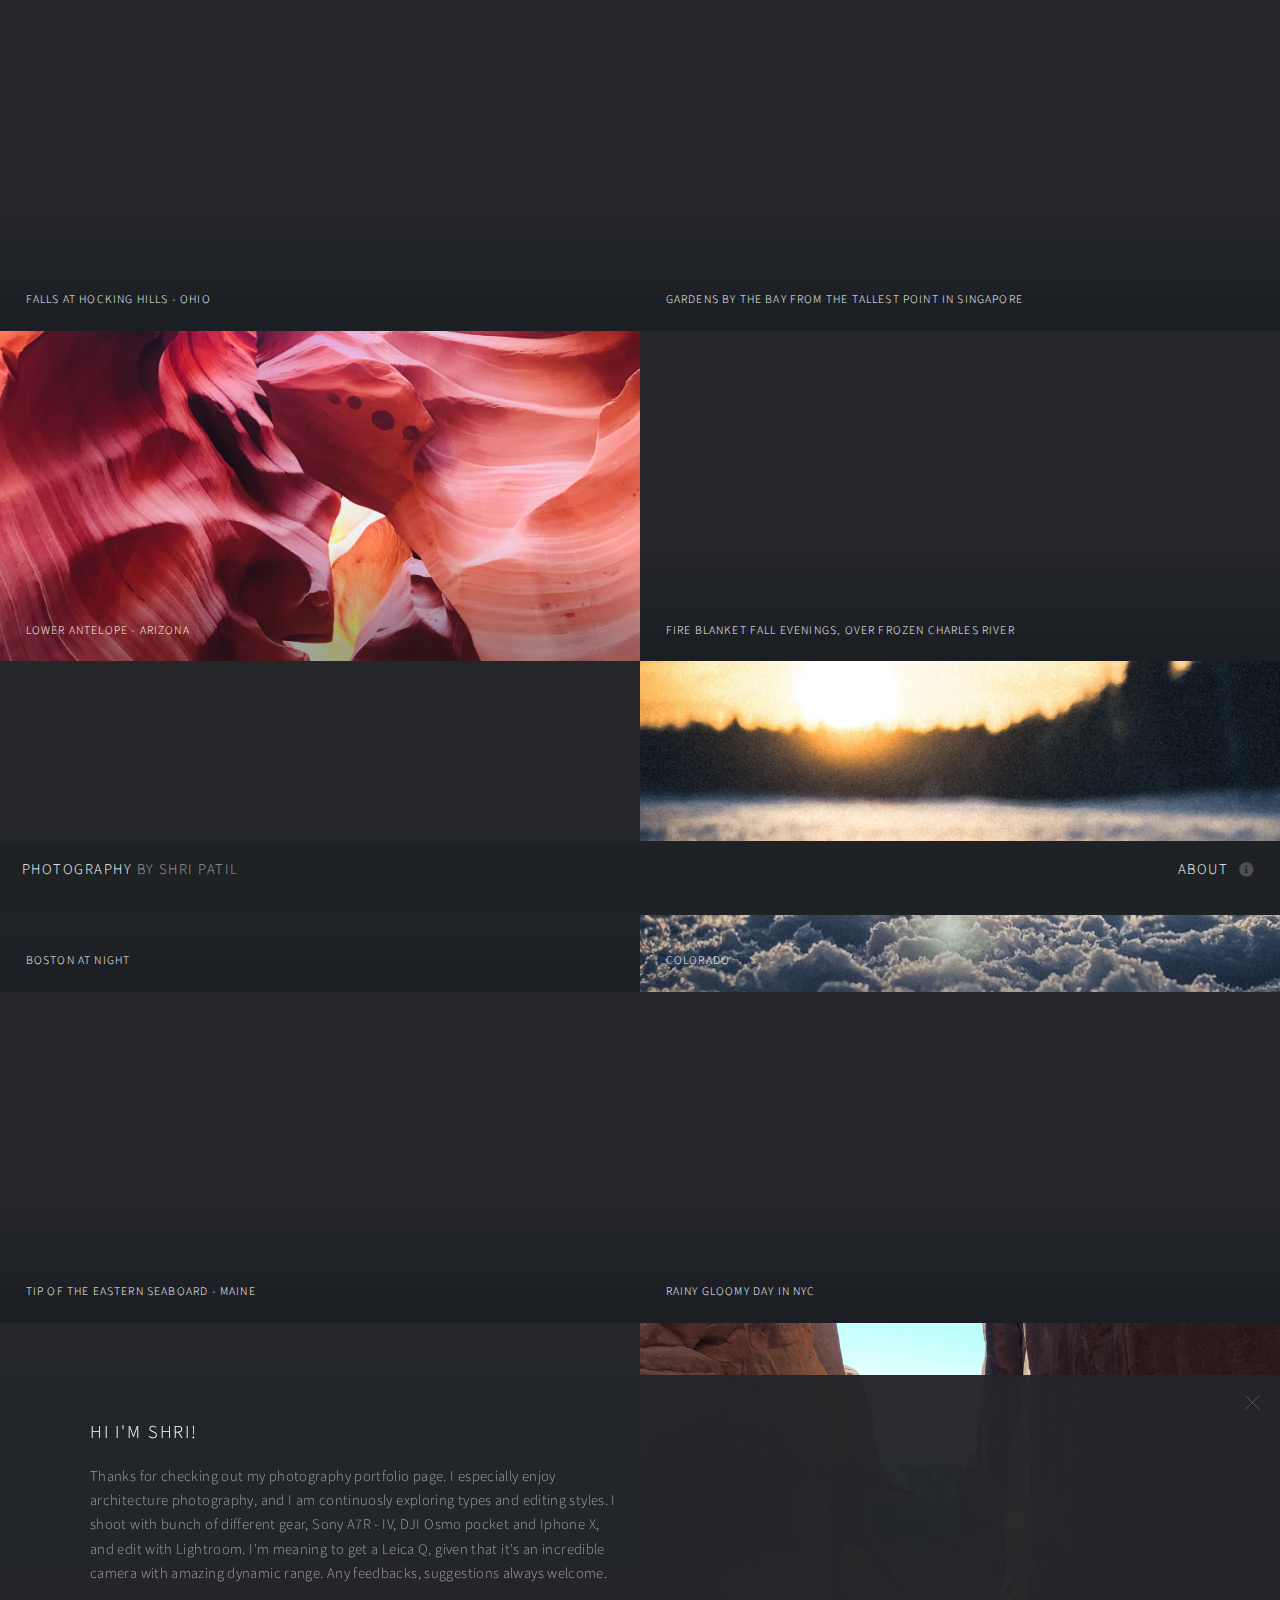
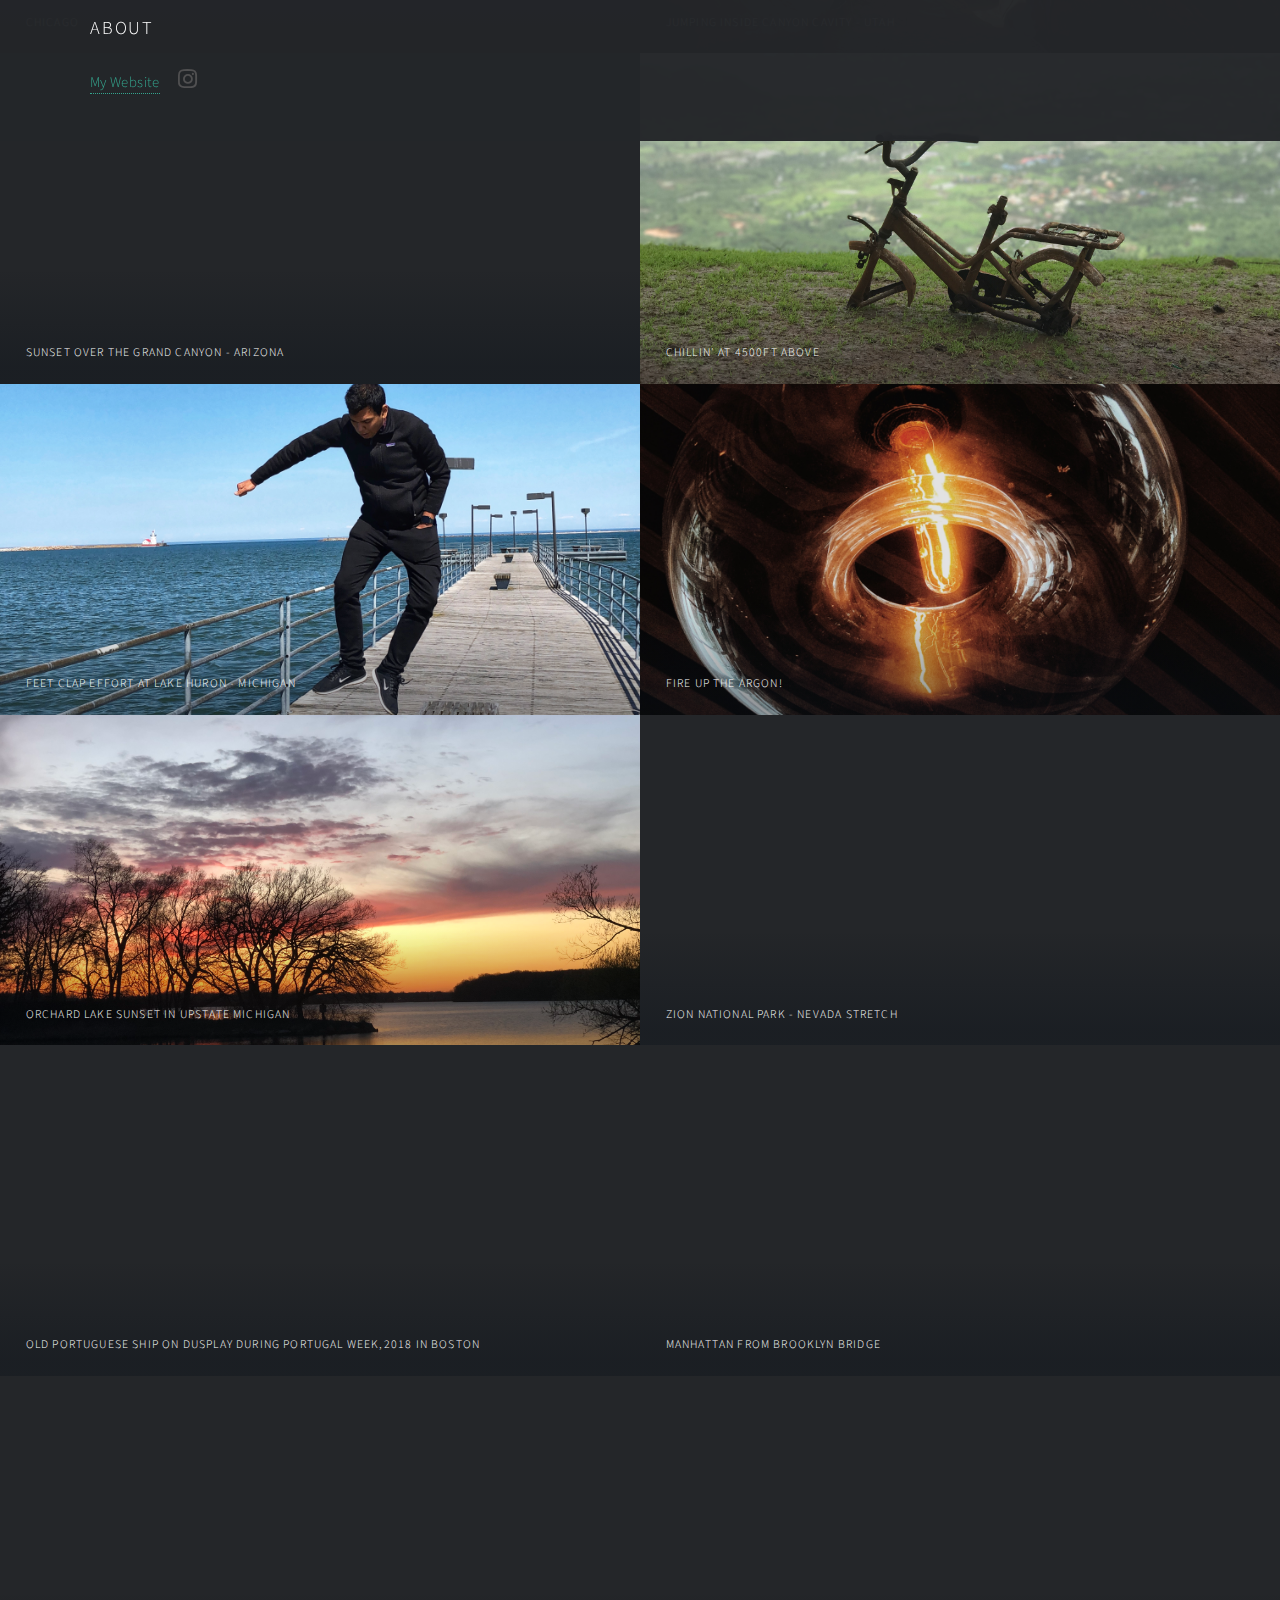
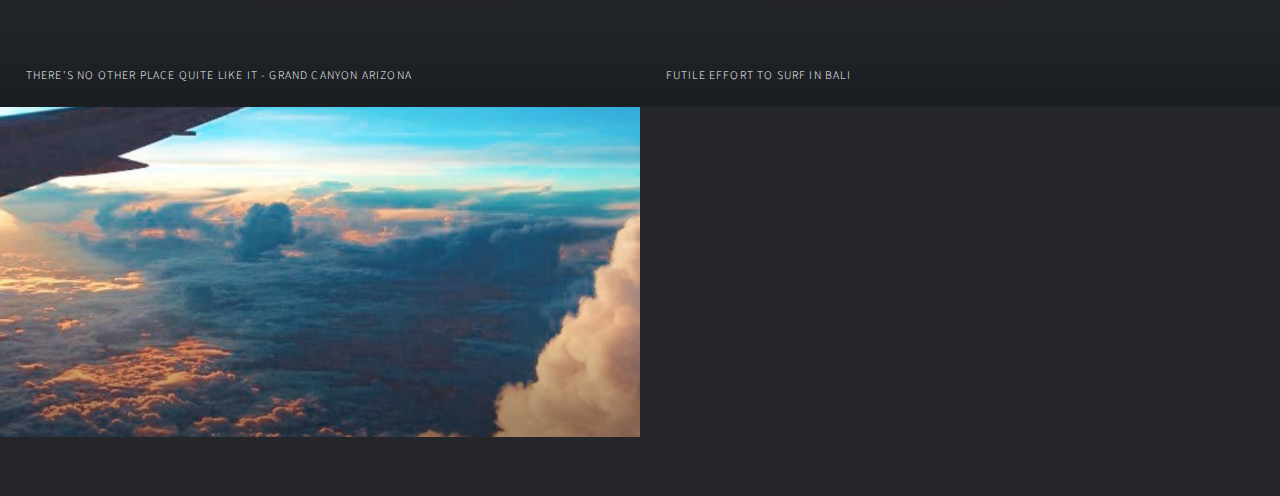
==== commit 1e67acc5: "jan28" ====
--- a/photography.html
+++ b/photography.html
@@ -145,7 +145,7 @@
 							<div>
 								<section>
 									<h2>Hi I'm Shri!</h2>
-									<p>Thanks for checking out my photography portfolio page. I especially enjoy architecture photography, and I am continuosly learning and exploring other types and editing styles. I shoot with bunch of different gear, Sony A7R - IV, DJI Osmo pocket and Iphone X, and edit with Lightroom. I'm meaning to get a Leica Q or maybe a Panasonic GH5 just to experiment, given that those are incredible cameras with amazing dynamic range. Any feedbacks, suggestions always welcome.</p>
+									<p>Thanks for checking out my photography portfolio page. I especially enjoy architecture photography, and I am continuosly exploring types and editing styles. I shoot with bunch of different gear, Sony A7R - IV, DJI Osmo pocket and Iphone X, and edit with Lightroom. I'm meaning to get a Leica Q, given that it's an incredible camera with amazing dynamic range. Any feedbacks, suggestions always welcome.</p>
 								</section>
 								<section>
 									<h2>About</h2>
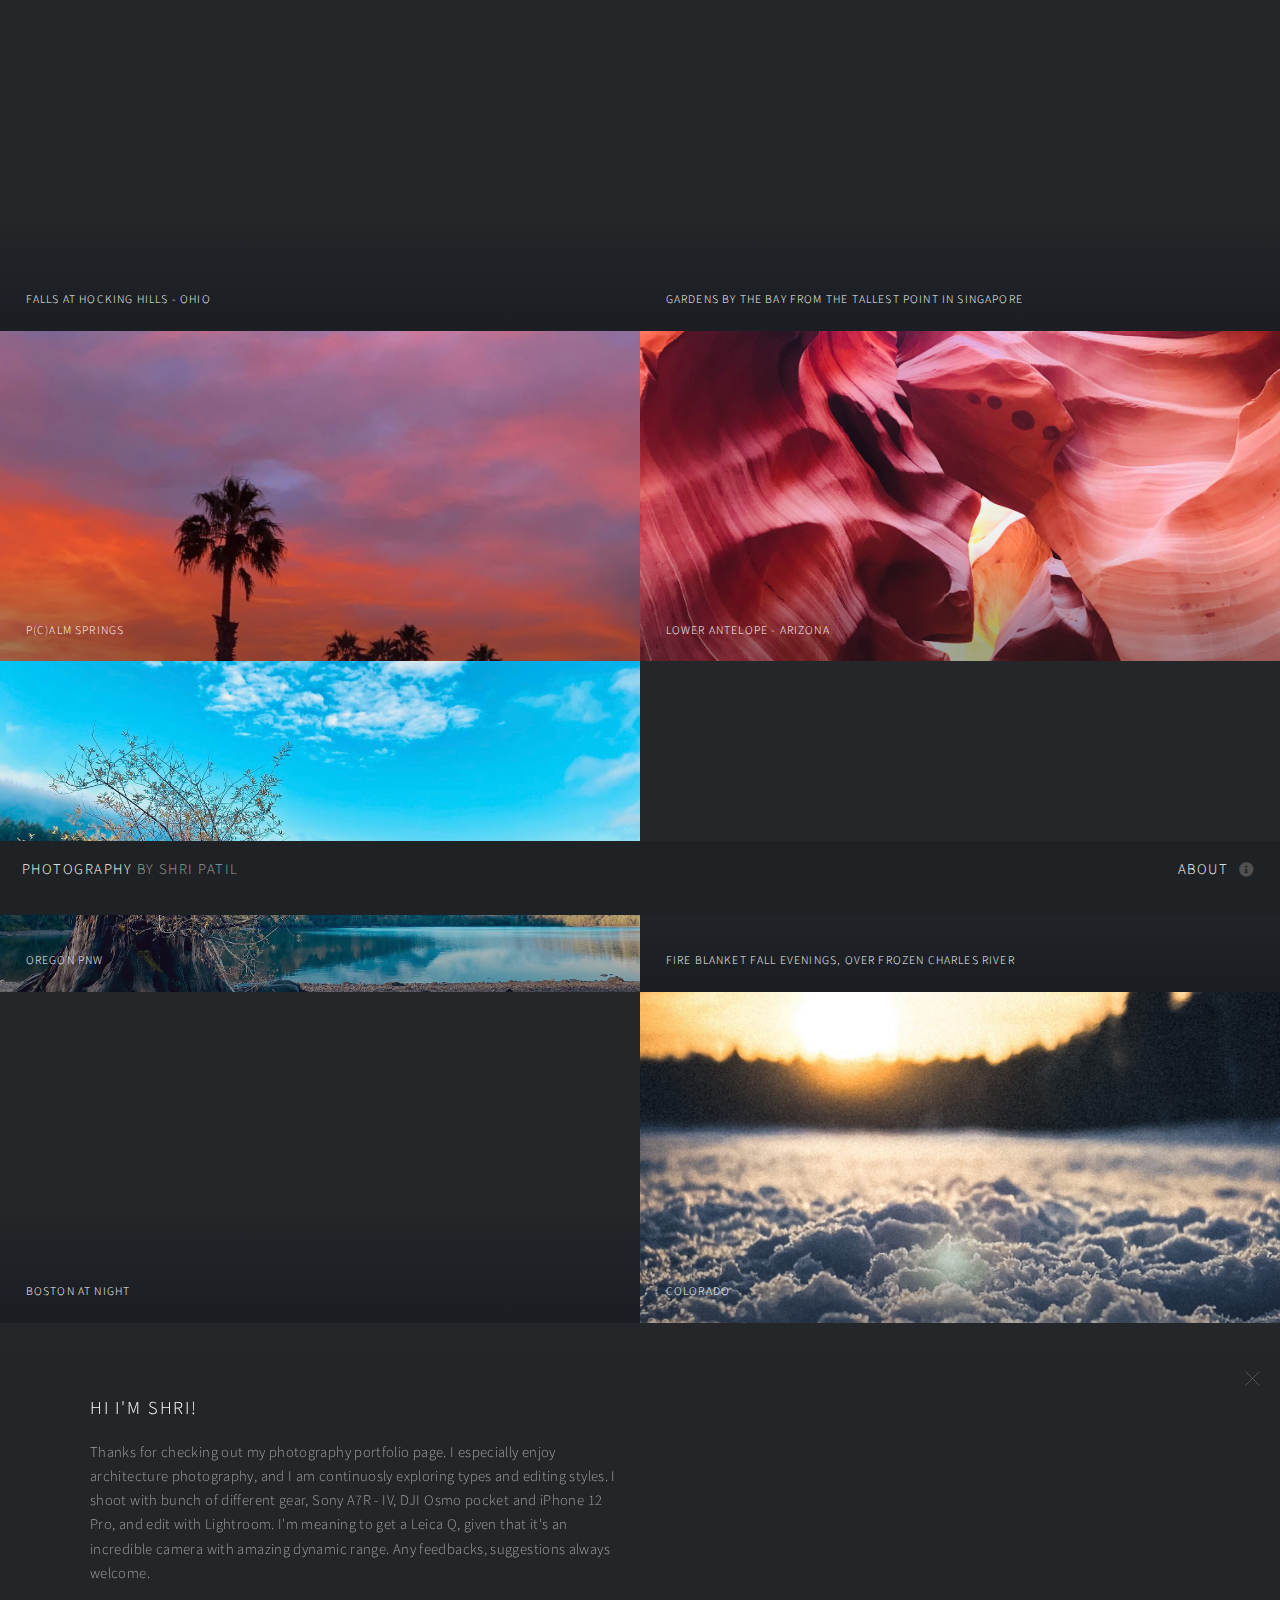
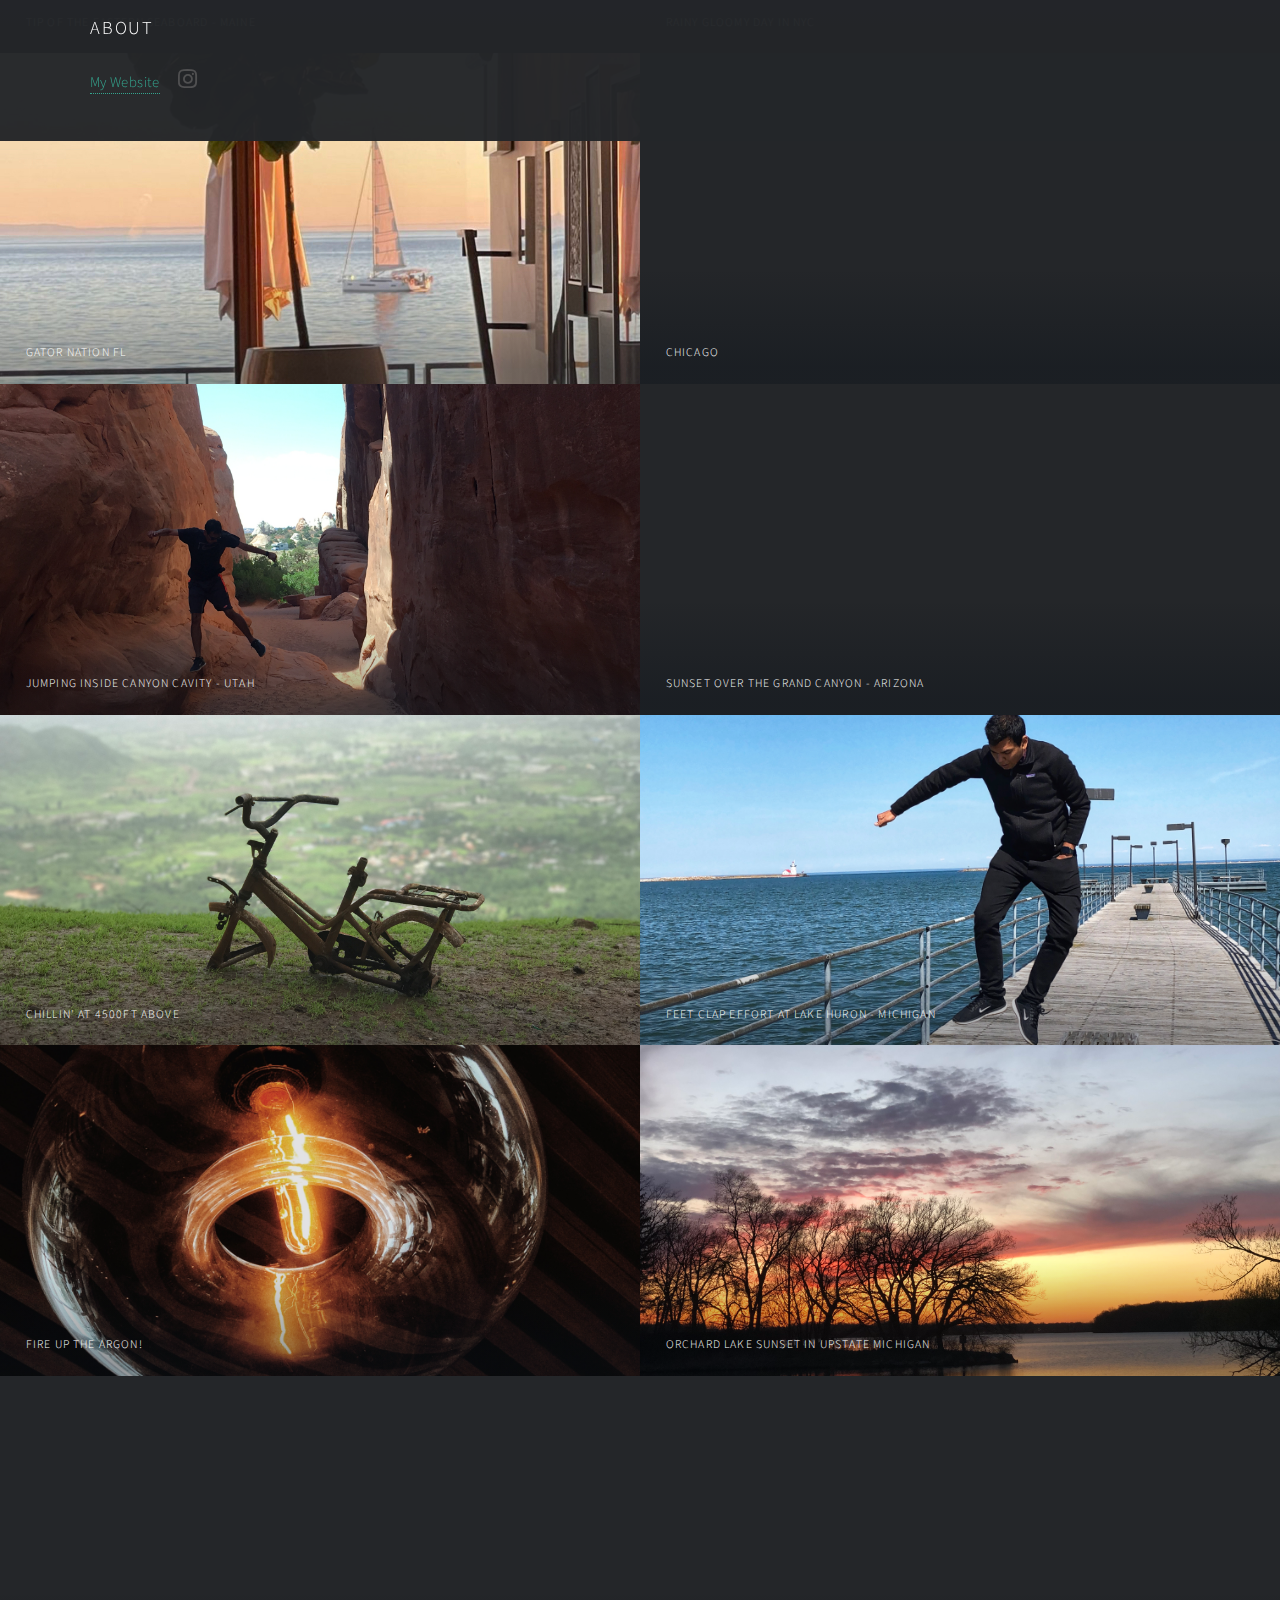
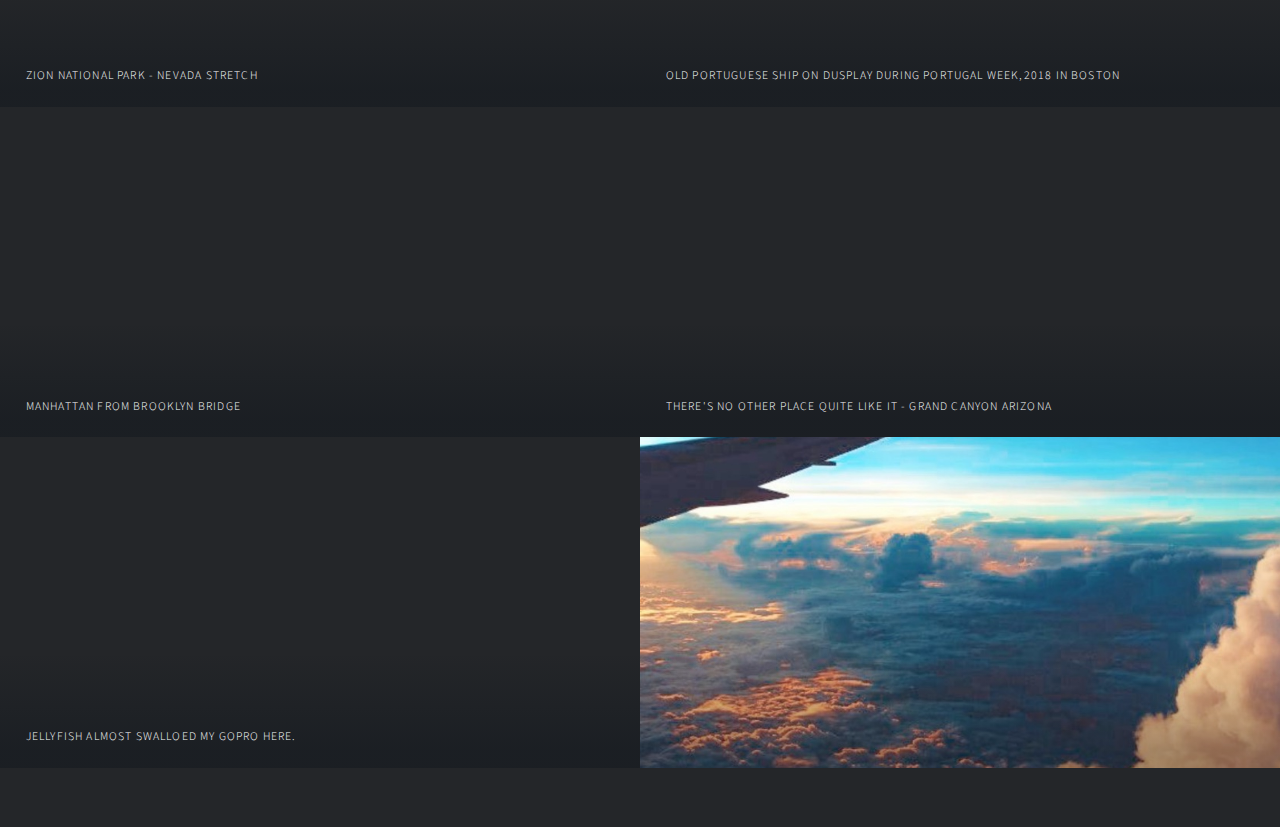
==== commit 57f10f24: "ver3" ====
--- a/photography.html
+++ b/photography.html
@@ -36,11 +36,21 @@
 							<p></p>
 						</article>
 						<article class="thumb">
+							<a href="resources/images/fulls/41.jpg" class="image"><img src="resources/images/thumbs/41.jpg" alt="" /></a>
+							<h2>P(C)alm Springs</h2>
+							<p></p>
+						</article>
+						<article class="thumb">
 							<a href="resources/images/fulls/31.jpg" class="image"><img src="resources/images/thumbs/31.jpg" alt="" /></a>
 							<h2>Lower Antelope - Arizona</h2>
 							<p></p>
 						</article>
 						<article class="thumb">
+							<a href="resources/images/fulls/40.jpg" class="image"><img src="resources/images/thumbs/40.jpg" alt="" /></a>
+							<h2>Oregon PNW</h2>
+							<p></p>
+						</article>
+						<article class="thumb">
 							<a href="resources/images/fulls/36.jpg" class="image"><img src="resources/images/thumbs/36.jpg" alt="" /></a>
 							<h2>Fire Blanket Fall evenings, over Frozen Charles River</h2>
 							<p></p>
@@ -66,6 +76,11 @@
 							<p></p>
 						</article>
 						<article class="thumb">
+							<a href="resources/images/fulls/42.jpg" class="image"><img src="resources/images/thumbs/42.jpg" alt="" /></a>
+							<h2>Gator Nation FL</h2>
+							<p></p>
+						</article>
+						<article class="thumb">
 							<a href="resources/images/fulls/32.jpg" class="image"><img src="resources/images/thumbs/32.jpg" alt="" /></a>
 							<h2>Chicago</h2>
 							<p></p>
@@ -124,7 +139,7 @@
 						</article>
 						<article class="thumb">
 							<a href="resources/images/fulls/35.jpg" class="image"><img src="resources/images/thumbs/35.jpg" alt="" /></a>
-							<h2>Futile effort to surf in Bali</h2>
+							<h2>Jellyfish almost swalloed my GoPro here.</h2>
 							<p></p>
 						</article>
 						
@@ -145,7 +160,7 @@
 							<div>
 								<section>
 									<h2>Hi I'm Shri!</h2>
-									<p>Thanks for checking out my photography portfolio page. I especially enjoy architecture photography, and I am continuosly exploring types and editing styles. I shoot with bunch of different gear, Sony A7R - IV, DJI Osmo pocket and Iphone X, and edit with Lightroom. I'm meaning to get a Leica Q, given that it's an incredible camera with amazing dynamic range. Any feedbacks, suggestions always welcome.</p>
+									<p>Thanks for checking out my photography portfolio page. I especially enjoy architecture photography, and I am continuosly exploring types and editing styles. I shoot with bunch of different gear, Sony A7R - IV, DJI Osmo pocket and iPhone 12 Pro, and edit with Lightroom. I'm meaning to get a Leica Q, given that it's an incredible camera with amazing dynamic range. Any feedbacks, suggestions always welcome.</p>
 								</section>
 								<section>
 									<h2>About</h2>
